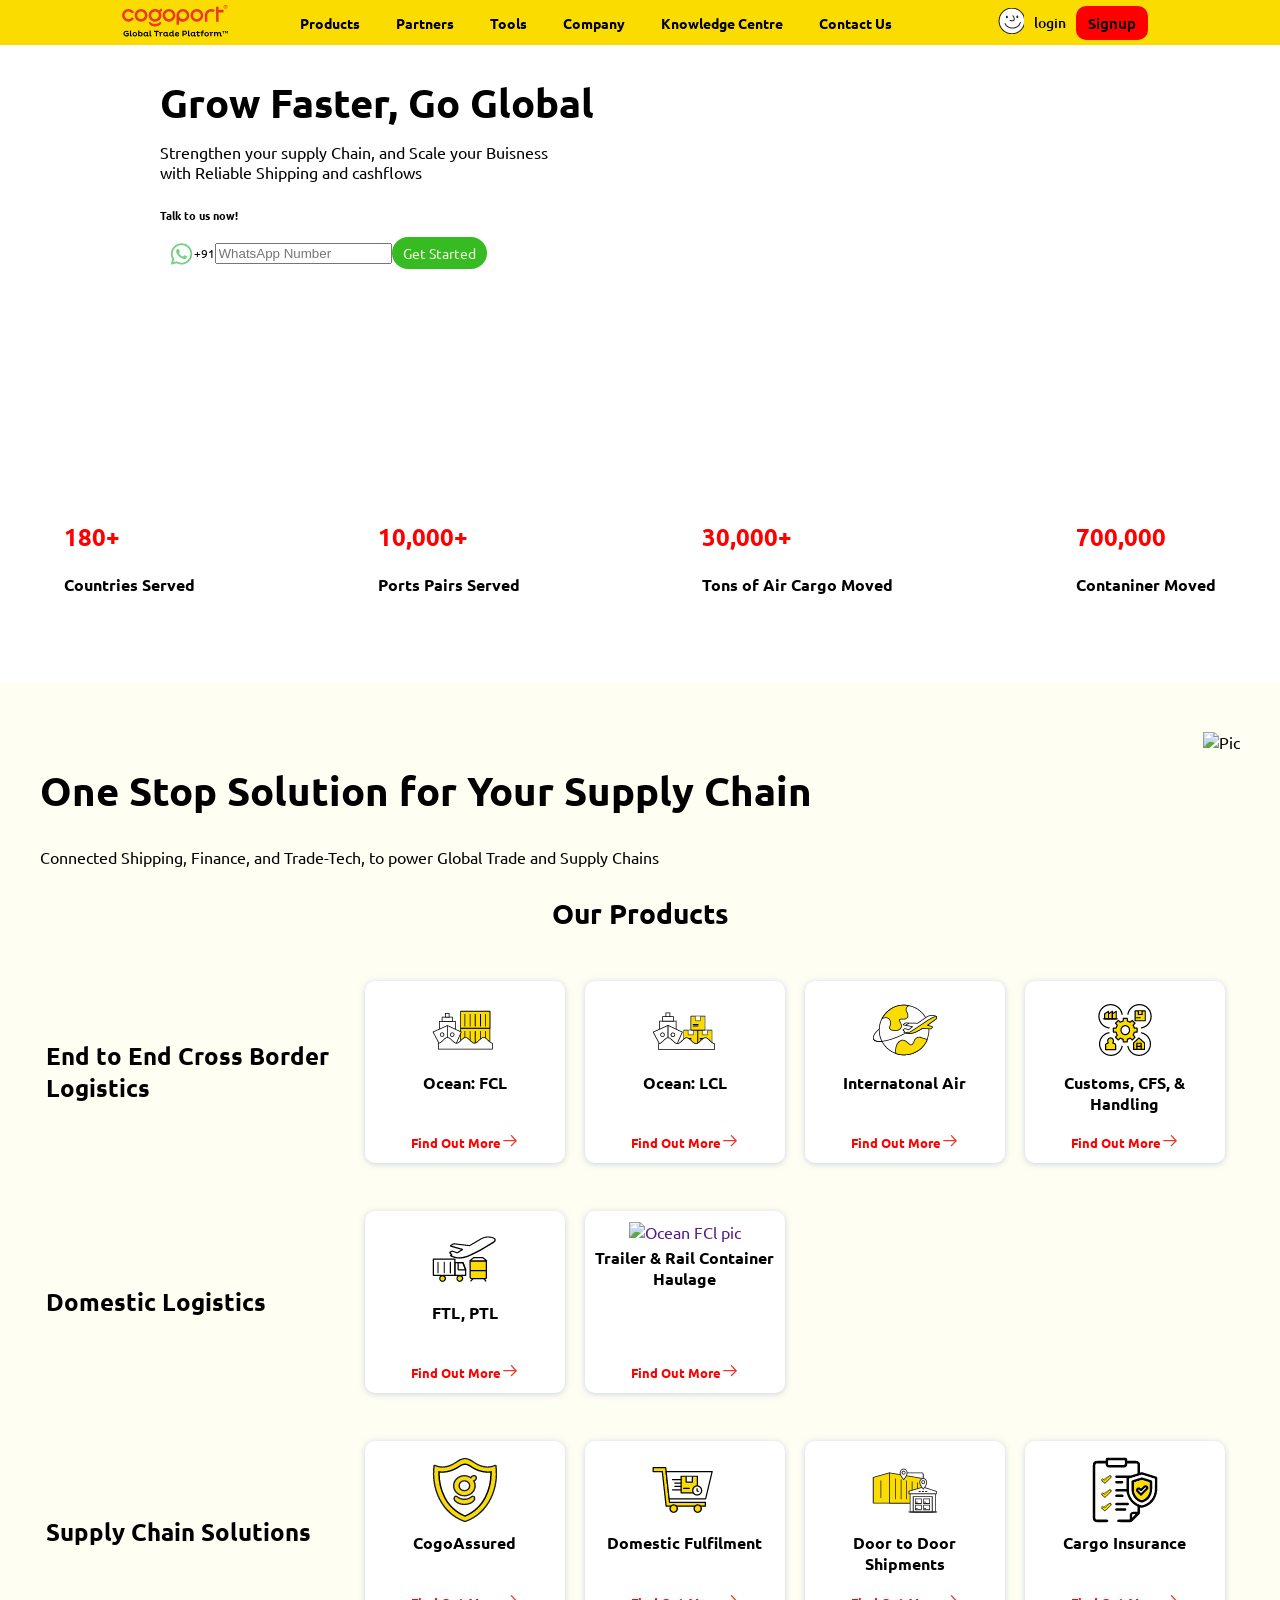
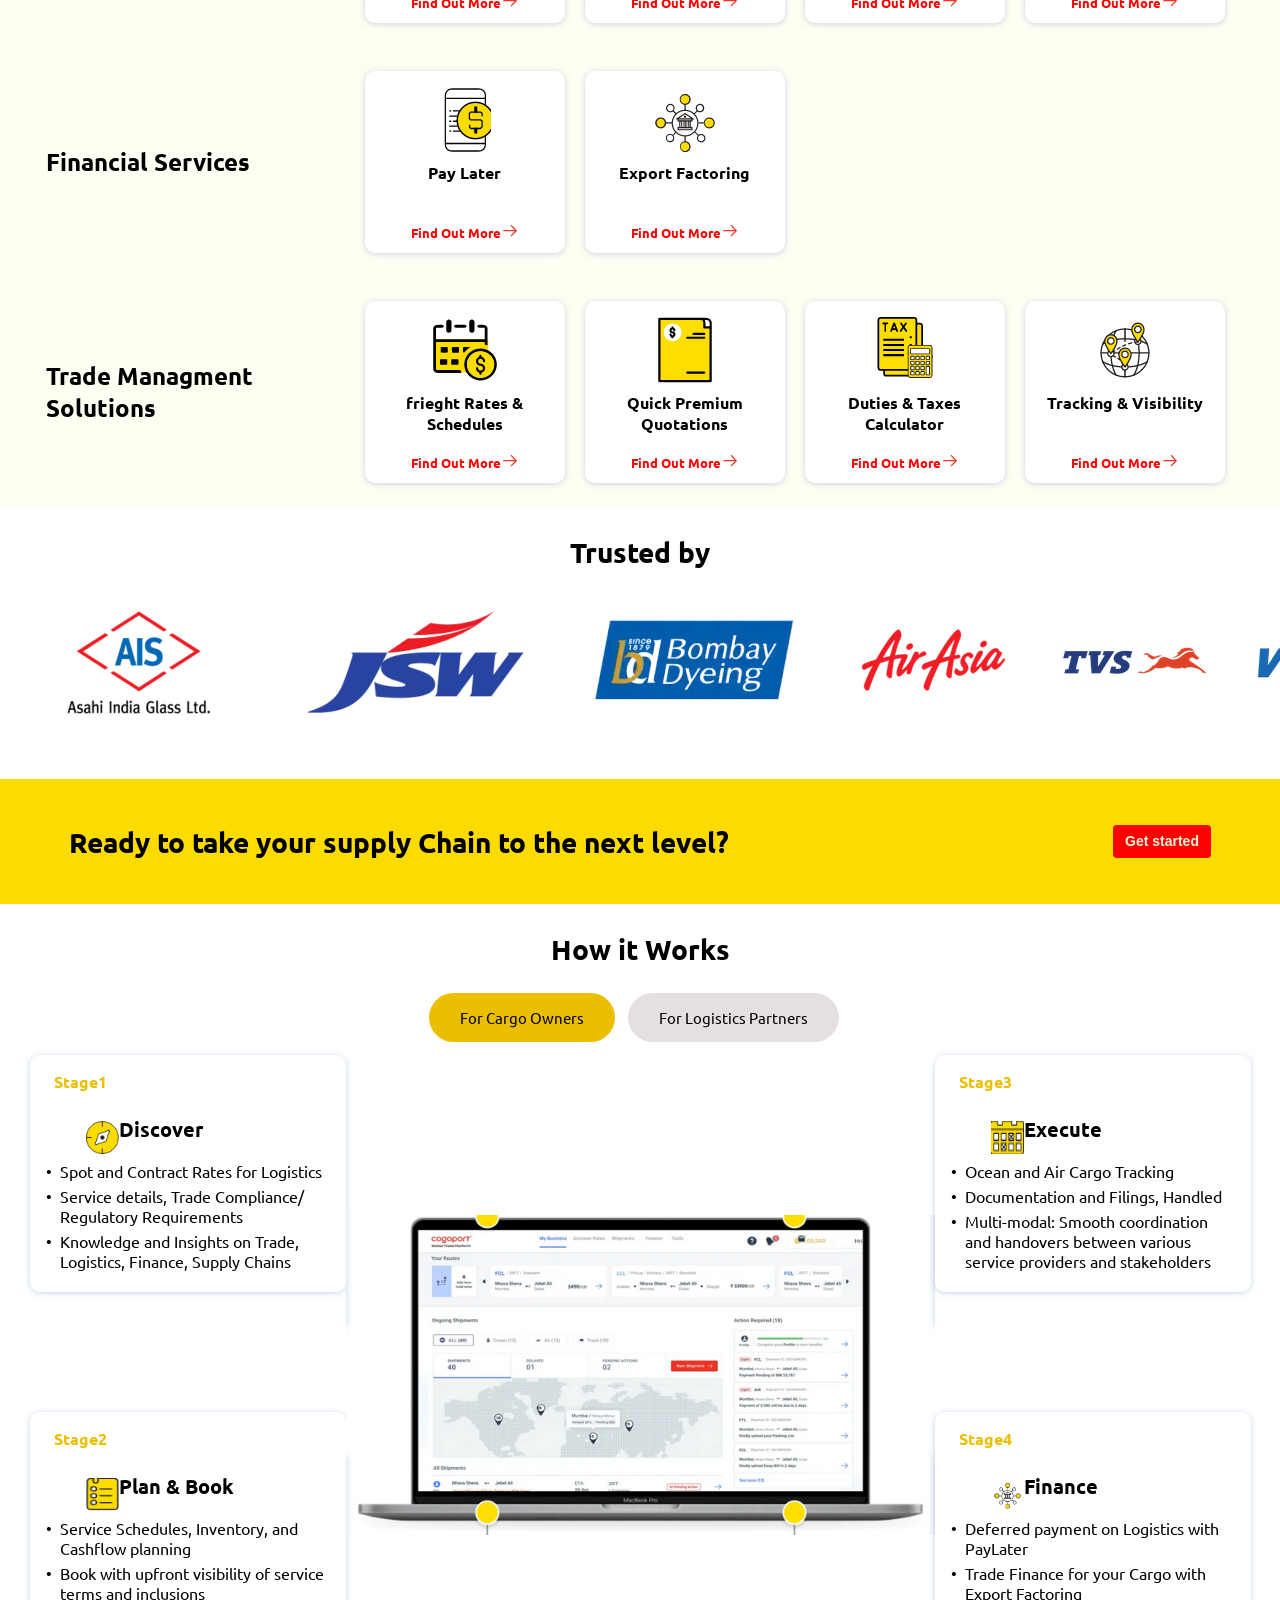
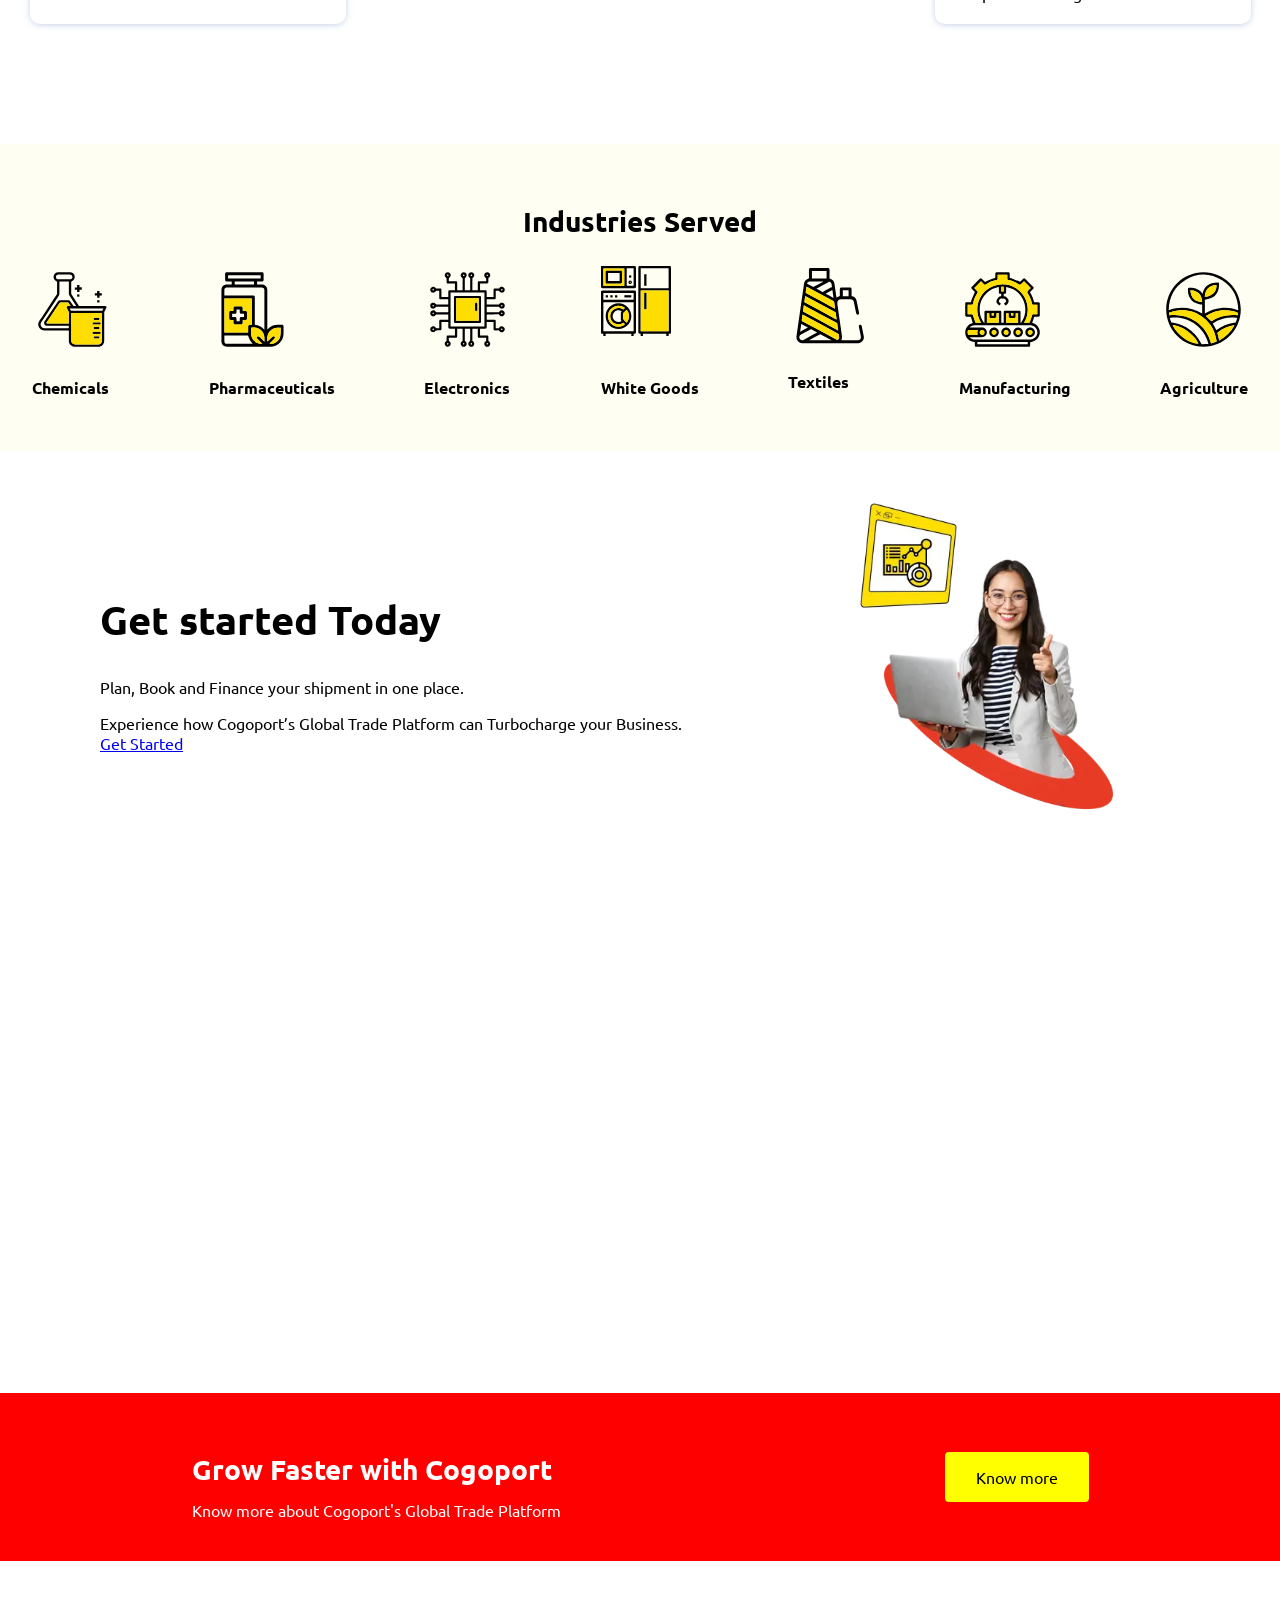
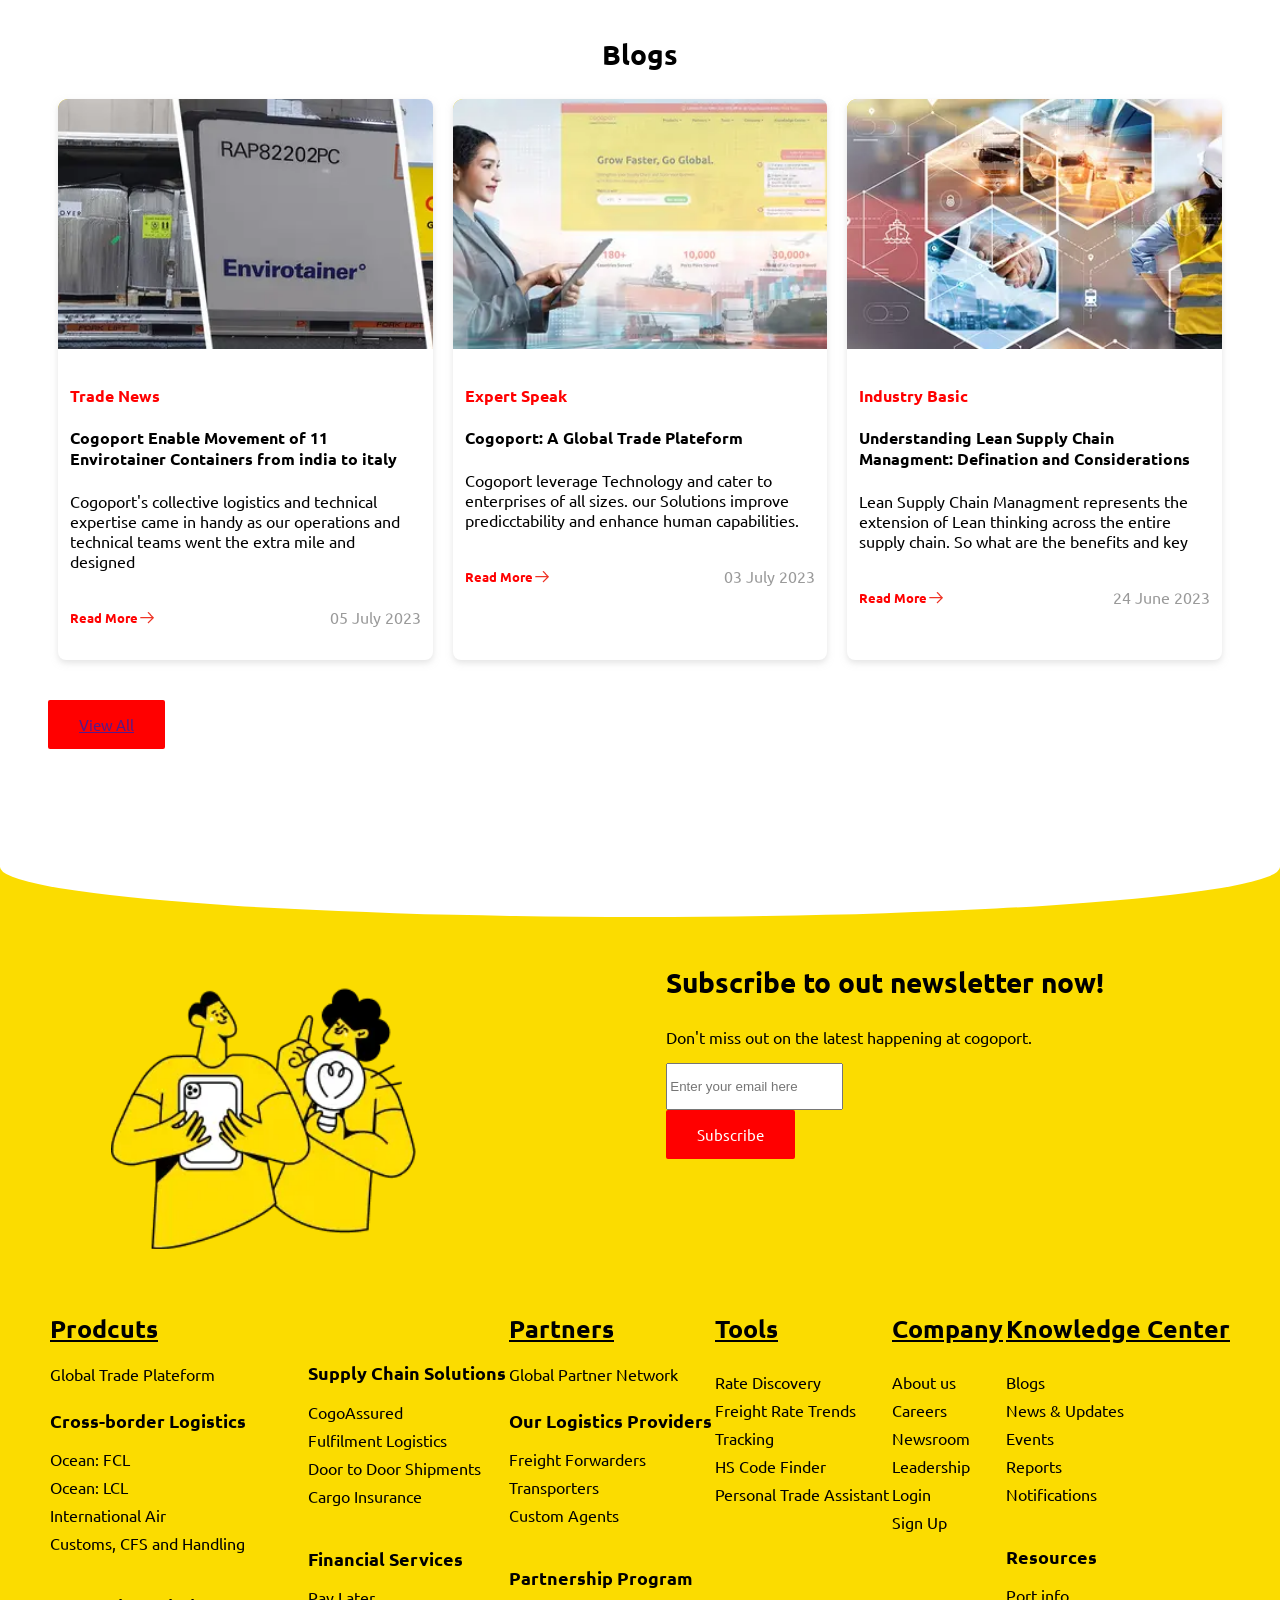
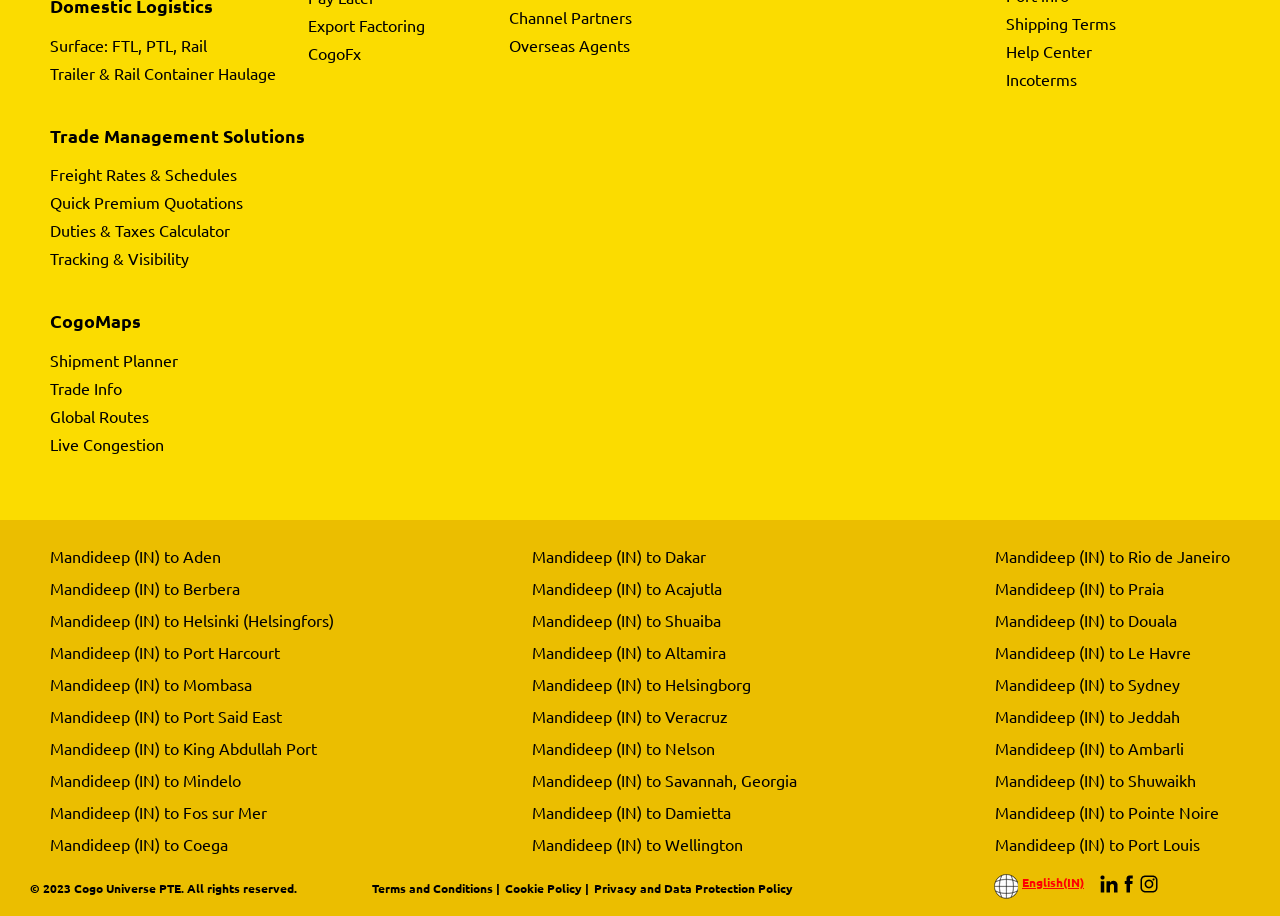
==== index.html @ 34653751 "Update and rename home.html to index.html" ====
<!DOCTYPE html>
<html lang="en">
  <head>
    <meta charset="UTF-8" />
    <meta name="viewport" content="width=device-width, initial-scale=1.0" />
    <title>Cogoport - Book and manage Shipments & Cargo Online</title>
    <link rel="preconnect" href="https://fonts.googleapis.com" />
    <link rel="preconnect" href="https://fonts.gstatic.com" crossorigin />
    <link
      href="https://fonts.googleapis.com/css2?family=PT+Sans:ital,wght@0,400;0,700;1,400;1,700&family=Roboto:ital,wght@0,400;0,500;0,700;0,900;1,700;1,900&family=Ubuntu:wght@400;500;700&display=swap"
      rel="stylesheet"
    />

    <link rel="stylesheet" href="./styles/styles.css" />
    <link rel="stylesheet" href="./styles/navbar.css" />
    <link rel="stylesheet" href="./styles/hero.css" />
    <link rel="stylesheet" href="./styles/trust.css" />
    <link rel="stylesheet" href="./styles/laptop.css" />
    <link rel="stylesheet" href="./styles/products.css" />
    <link rel="stylesheet" href="./styles/footer.css" />
  </head>

  <body>
    <section class="navbar">
      <div class="navcontainer">
        <div class="hamburger">
          <span class="bar"></span>
          <span class="bar"></span>
          <span class="bar"></span>
        </div>
        <div class="navbox1">
          <img src="./assets/images/navbar/cogoLogo.svg" alt="" srcset="" />
        </div>
        <div class="navbox2">
          <ul>
            <li><a href="">Products</a></li>
            <li><a href="">Partners</a></li>
            <li><a href="">Tools</a></li>
            <li><a href="">Company</a></li>
            <li><a href="">Knowledge Centre</a></li>
            <li><a href="">Contact Us</a></li>
          </ul>
        </div>
        <div class="navbox3">
          <ul>
            <li>
              <img src="./assets/images/navbar/emoji.png" alt="" srcset="" />
            </li>
            <li class="login"><a href="">login</a></li>
            <li class="signupbtn"><a href="">Signup</a></li>
          </ul>
        </div>
      </div>
    </section>

    <section class="herosection">
      <div class="herocontainer">
        <div class="herocontainerleft">
          <h1>Grow Faster, Go Global</h1>
          <p>
            Strengthen your supply Chain, and Scale your Buisness <br />
            with Reliable Shipping and cashflows
          </p>
          <h6 style="margin-bottom: 6px">Talk to us now!</h6>
          <form action="/" class="form">
            <div class="formbox">
              <img src="./assets/images/random/whatsapp.png" alt="" srcset="" />
              <p>+91</p>
              <input
                placeholder="WhatsApp Number"
                type="number"
                name="Mobile_number"
              />
              <a class="whatsbtn" href="">Get Started</a>
            </div>
          </form>
        </div>

        <div class="herocontainerright">
          <!-- <video  class="girl-video"  autoplay muted controls loop>
                    <source src="./assets/video/cogoverse_desktop_2_webm.webm" type="video/webm">
                    <source src="movie.ogg" type="video/ogg">
                    Your browser does not support the video tag.
                  </video> -->
          <video
            autoplay="autoplay"
            loop="loop"
            playsinline=""
            poster="https://cdn.cogoport.io/cms-prod/cogo_public/vault/original/final_static_chat_girl_img.png"
            class="girl-video"
          >
            <source
              src="https://cdn.cogoport.io/cms-prod/cogo_public/vault/original/cogoverse_desktop_2_webm.webm"
              type="video/webm"
            />
          </video>
        </div>
      </div>
    </section>

    <section class="numsection">
      <div class="">
        <h1>180+</h1>
        <h4>Countries Served</h4>
      </div>

      <div class="">
        <h1>10,000+</h1>
        <h4>Ports Pairs Served</h4>
      </div>

      <div class="">
        <h1>30,000+</h1>
        <h4>Tons of Air Cargo Moved</h4>
      </div>

      <div class="">
        <h1>700,000</h1>
        <h4>Contaniner Moved</h4>
      </div>
    </section>

    <section class="section1">
      <div class="section1box">
        <h2>One Stop Solution for Your Supply Chain</h2>
        <span
          >Connected Shipping, Finance, and Trade-Tech, to power Global Trade
          and Supply Chains</span
        >
      </div>
      <div class="section1box">
        <img src="./assets/images/worldmap.png" alt="Pic" srcset="" />
      </div>
    </section>

    <section class="products">
      <div class="product1">
        <h3>Our Products</h3>
        <div class="productbox">
          <div class="productboxrow">
            <div class="productboxrowitem">
              <h4>End to End Cross Border Logistics</h4>
            </div>
            <div class="carditem">
              <a href="">
                <div class="card">
                  <img
                    src="./assets/images/card/Ocean FCL.png"
                    alt="Ocean FCl pic"
                    srcset=""
                  />
                  <h4>Ocean: FCL</h4>
                  <h5>
                    Find Out More<span
                      ><img src="./assets/images/random/arrowkey.png" alt="" srcset=""
                    /></span>
                  </h5>
                </div>
              </a>
              <a href="">
                <div class="card">
                  <img
                    src="./assets/images/card/ocean lcl.png"
                    alt="Ocean FCl pic"
                    srcset=""
                  />
                  <h4>Ocean: LCL</h4>
                  <h5>
                    Find Out More<span
                      ><img src="./assets/images/random/arrowkey.png" alt="" srcset=""
                    /></span>
                  </h5>
                </div>
              </a>
              <a href="">
                <div class="card">
                  <img
                    src="./assets/images/card/international air.png"
                    alt="Ocean FCl pic"
                    srcset=""
                  />
                  <h4>Internatonal Air</h4>
                  <h5>
                    Find Out More<span
                      ><img src="./assets/images/random/arrowkey.png" alt="" srcset=""
                    /></span>
                  </h5>
                </div>
              </a>
              <a href="">
                <div class="card">
                  <img
                    src="./assets/images/card/customcfs (2).png"
                    alt="Ocean FCl pic"
                    srcset=""
                  />
                  <h4>Customs, CFS, & Handling</h4>
                  <h5>
                    Find Out More<span
                      ><img src="./assets/images/random/arrowkey.png" alt="" srcset=""
                    /></span>
                  </h5>
                </div>
              </a>
            </div>
          </div>
          <div class="productboxrow">
            <div class="productboxrowitem">
              <h4>Domestic Logistics</h4>
            </div>
            <div class="carditem">
              <a href="">
                <div class="card">
                  <img
                    src="./assets/images/logistic/ftl.png"
                    alt="Ocean FCl pic"
                    srcset=""
                  />
                  <h4>FTL, PTL</h4>
                  <h5>
                    Find Out More<span
                      ><img src="./assets/images/random/arrowkey.png" alt="" srcset=""
                    /></span>
                  </h5>
                </div>
              </a>
              <a href="">
                <div class="card">
                  <img
                    src="./assets/images/DomesticLogistic/trailer.png"
                    alt="Ocean FCl pic"
                    srcset=""
                  />
                  <h4>Trailer & Rail Container Haulage</h4>
                  <h5>
                    Find Out More<span
                      ><img src="./assets/images/random/arrowkey.png" alt="" srcset=""
                    /></span>
                  </h5>
                </div>
              </a>
            </div>
          </div>
          <div class="productboxrow">
            <div class="productboxrowitem">
              <h4>Supply Chain Solutions</h4>
            </div>
            <div class="carditem">
              <a href="">
                <div class="card">
                  <img
                    src="./assets/images/supply chain/cogoass.png"
                    alt="Ocean FCl pic"
                    srcset=""
                  />
                  <h4>CogoAssured</h4>
                  <h5>
                    Find Out More<span
                      ><img src="./assets/images/random/arrowkey.png" alt="" srcset=""
                    /></span>
                  </h5>
                </div>
              </a>
              <a href="">
                <div class="card">
                  <img
                    src="./assets/images/supply chain/domestic.png"
                    alt="Ocean FCl pic"
                    srcset=""
                  />
                  <h4>Domestic Fulfilment</h4>
                  <h5>
                    Find Out More<span
                      ><img src="./assets/images/random/arrowkey.png" alt="" srcset=""
                    /></span>
                  </h5>
                </div>
              </a>
              <a href="">
                <div class="card">
                  <img
                    src="./assets/images/supply chain/door.png"
                    alt="Ocean FCl pic"
                    srcset=""
                  />
                  <h4>Door to Door Shipments</h4>
                  <h5>
                    Find Out More<span
                      ><img src="./assets/images/random/arrowkey.png" alt="" srcset=""
                    /></span>
                  </h5>
                </div>
              </a>
              <a href="">
                <div class="card">
                  <img
                    src="./assets/images/supply chain/cogins.png"
                    alt="Ocean FCl pic"
                    srcset=""
                  />
                  <h4>Cargo Insurance</h4>
                  <h5>
                    Find Out More<span
                      ><img src="./assets/images/random/arrowkey.png" alt="" srcset=""
                    /></span>
                  </h5>
                </div>
              </a>
            </div>
          </div>
          <div class="productboxrow">
            <div class="productboxrowitem">
              <h4>Financial Services</h4>
            </div>
            <div class="carditem">
              <a href="">
                <div class="card">
                  <img
                    src="./assets/images/finacial service/pay later.png"
                    alt="Ocean FCl pic"
                    srcset=""
                  />
                  <h4>Pay Later</h4>
                  <h5>
                    Find Out More<span
                      ><img src="./assets/images/random/arrowkey.png" alt="" srcset=""
                    /></span>
                  </h5>
                </div>
              </a>
              <a href="">
                <div class="card">
                  <img
                    src="./assets/images/finacial service/Export Factoring.png"
                    alt="Ocean FCl pic"
                    srcset=""
                  />
                  <h4>Export Factoring</h4>
                  <h5>
                    Find Out More<span
                      ><img src="./assets/images/random/arrowkey.png" alt="" srcset=""
                    /></span>
                  </h5>
                </div>
              </a>
            </div>
          </div>
          <div class="productboxrow">
            <div class="productboxrowitem">
              <h4>Trade Managment Solutions</h4>
            </div>
            <div class="carditem">
              <a href="">
                <div class="card">
                  <img
                    src="./assets/images/Trade Managment/frieght.png"
                    alt="Ocean FCl pic"
                    srcset=""
                  />
                  <h4>frieght Rates & Schedules</h4>
                  <h5>
                    Find Out More<span
                      ><img src="./assets/images/random/arrowkey.png" alt="" srcset=""
                    /></span>
                  </h5>
                </div>
              </a>
              <a href="">
                <div class="card">
                  <img
                    src="./assets/images/Trade Managment/quick.png"
                    alt="Ocean FCl pic"
                    srcset=""
                  />
                  <h4>Quick Premium Quotations</h4>
                  <h5>
                    Find Out More<span
                      ><img src="./assets/images/random/arrowkey.png" alt="" srcset=""
                    /></span>
                  </h5>
                </div>
              </a>
              <a href="">
                <div class="card">
                  <img
                    src="./assets/images/Trade Managment/duties.png"
                    alt="Ocean FCl pic"
                    srcset=""
                  />
                  <h4>Duties & Taxes Calculator</h4>
                  <h5>
                    Find Out More<span
                      ><img src="./assets/images/random/arrowkey.png" alt="" srcset=""
                    /></span>
                  </h5>
                </div>
              </a>
              <a href="">
                <div class="card">
                  <img
                    src="./assets/images/Trade Managment/tracking.png"
                    alt="Ocean FCl pic"
                    srcset=""
                  />
                  <h4>Tracking & Visibility</h4>
                  <h5>
                    Find Out More<span
                      ><img src="./assets/images/random/arrowkey.png" alt="" srcset=""
                    /></span>
                  </h5>
                </div>
              </a>
            </div>
          </div>
        </div>
      </div>
    </section>

    <section class="trust">
      <h3>Trusted by</h3>
      <div class="trustbox">
        <div class="trustboxitem">
          <div class="trustboxitembox">
            <img
              src="./assets/images/trustedby/ais-logo-1.webp"
              alt="Ais logo"
              srcset=""
            />
            <img
              src="./assets/images/trustedby/jsw-logo-new.webp"
              alt="jsw logo"
              srcset=""
            />
            <img
              src="./assets/images/trustedby/bombay-dyeing-logo-1.webp"
              alt=""
              srcset=""
            />
            <img src="./assets/images/trustedby/Air Asia.png" alt="" srcset="" />
            <img src="./assets/images/trustedby/tvs.png" alt="" srcset="" />
            <img src="./assets/images/trustedby/voltas.png" alt="" srcset="" />
            <img
              src="./assets/images/trustedby/UltraTrach.png"
              alt=""
              srcset=""
            />
            <img
              src="./assets/images/trustedby/bhilosa_logo.webp"
              alt=""
              srcset=""
            />
            <img
              src="./assets/images/trustedby/reliance_logo.webp"
              alt=""
              srcset=""
            />
            <img
              src="./assets/images/trustedby/pidilight_logo.png"
              alt=""
              srcset=""
            />
            <img src="./assets/images/trustedby/vedanta.webp" alt="" srcset="" />
            <img
              src="./assets/images/trustedby/bluestar_logo.png"
              alt=""
              srcset=""
            />
          </div>
        </div>
      </div>
    </section>

    <section class="section2">
      <div class="section2box">
        <h3 class="section2textbox">
          Ready to take your supply Chain to the next level?
        </h3>
        <a href=""><button class="getbtn">Get started</button></a>
      </div>
    </section>

    <section class="section3">
      <div class="section3box">
        <h3>How it Works</h3>
        <div class="section3boxsubhed">
          <div class="section3subbox1">
            <a class="cargobtn" href="">For Cargo Owners</a>
          </div>
          <div class="section3subbox2">
            <a class="logibtn" href="">For Logistics Partners</a>
          </div>
        </div>
        <div class="section3down">
          <div class="section3downbox">
            <div class="section3card">
              <p class="stages">Stage1</p>
              <div class="discover">
                <img src="./assets/images/laptop/discover.png" alt="" />
                <h3>Discover</h3>
              </div>
              <span
                ><div>•</div>
                <p>Spot and Contract Rates for Logistics</p></span
              >
              <span
                ><div>•</div>
                <p>
                  Service details, Trade Compliance/ Regulatory Requirements
                </p></span
              >
              <span
                ><div>•</div>
                <p>
                  Knowledge and Insights on Trade, Logistics, Finance, Supply
                  Chains
                </p></span
              >
            </div>

            <div class="section3card">
              <p class="stages">Stage2</p>
              <div class="discover">
                <img src="./assets/images/laptop/plan.png" alt="" />
                <h3>Plan & Book</h3>
              </div>
              <span
                ><div>•</div>
                <p>Service Schedules, Inventory, and Cashflow planning</p></span
              >
              <span
                ><div>•</div>
                <p>
                  Book with upfront visibility of service terms and inclusions
                </p></span
              >
            </div>
          </div>
          <div id="section3downbox">
            <img
              style="margin-top: 160px; width: 589px; height: 320px"
              src="./assets/images/laptop/laptop.png"
              alt="laptop"
              srcset=""
            />
          </div>
          <div class="section3downbox">
            <div class="section3card">
              <p class="stages">Stage3</p>
              <div class="discover">
                <img src="./assets/images/laptop/Execute.png" alt="" />
                <h3>Execute</h3>
              </div>
              <span
                ><div>•</div>
                <p>Ocean and Air Cargo Tracking</p></span
              >
              <span
                ><div>•</div>
                <p>Documentation and Filings, Handled</p></span
              >
              <span
                ><div>•</div>
                <p>
                  Multi-modal: Smooth coordination and handovers between various
                  service providers and stakeholders
                </p></span
              >
            </div>
            <div class="section3card">
              <p class="stages">Stage4</p>
              <div class="discover">
                <img src="./assets/images/laptop/finance.png" alt="" />
                <h3>Finance</h3>
              </div>
              <span
                ><div>•</div>
                <p>Deferred payment on Logistics with PayLater</p></span
              >
              <span
                ><div>•</div>
                <p>Trade Finance for your Cargo with Export Factoring</p></span
              >
            </div>
          </div>
        </div>
      </div>
    </section>

    <section class="section4">
      <div class="section4box">
        <h3>Industries Served</h3>
        <div class="section4boxitems">
          <div class="section4boxitem">
            <img src="./assets/images/industry/chemical.svg" alt="" srcset="" />
            <h4>Chemicals</h4>
          </div>
          <div class="section4boxitem">
            <img
              src="./assets/images/industry/paracetamol.svg"
              alt=""
              srcset=""
            />
            <h4>Pharmaceuticals</h4>
          </div>
          <div class="section4boxitem">
            <img
              src="./assets/images/industry/electronics.svg"
              alt=""
              srcset=""
            />
            <h4>Electronics</h4>
          </div>
          <div class="section4boxitem">
            <img
              src="./assets/images/industry/whitegoods.svg"
              alt=""
              srcset=""
            />
            <h4 style="margin-top: 38px">White Goods</h4>
          </div>
          <div class="section4boxitem">
            <img src="./assets/images/industry/textiles.svg" alt="" srcset="" />
            <h4>Textiles</h4>
          </div>
          <div class="section4boxitem">
            <img
              src="./assets/images/industry/manufactoring.svg"
              alt=""
              srcset=""
            />
            <h4>Manufacturing</h4>
          </div>
          <div class="section4boxitem">
            <img
              src="./assets/images/industry/agriculture.svg"
              alt=""
              srcset=""
            />
            <h4>Agriculture</h4>
          </div>
        </div>
      </div>
    </section>

    <section class="section5">
      <div class="section5box">
        <div class="section5boxitem1">
          <h2>Get started Today</h2>
          <span>
            <div>
              <p>Plan, Book and Finance your shipment in one place.</p>
              Experience how Cogoport’s Global Trade Platform can Turbocharge
              your Business.
            </div>
          </span>
          <a
            href="https://app.cogoport.com/en-IN/signup"
            target="_blank"
            class="btn"
            rel="noreferrer"
            >Get Started</a
          >
        </div>
        <div class="section5boxite2">
          <img src="./assets/images/random/trade-tech-home-1.webp" alt="" srcset="" />
        </div>
      </div>
    </section>

    <section class="section6 margin">
      <div class="youtubevideo">
        <!-- Hello -->
        <a href="www.youtube.com/watch?v=iPATxlVp5gU">
          <img
            src="./assets/images/utubevideo/play-button-white.png"
            alt=""
            srcset=""
          />
        </a>
      </div>

      <div class="section6box">
        <div class="section6boxitems">
          <div class="section6boxtext" style="color: white">
            <h3 style="text-align: left; margin-bottom: 15px">
              Grow Faster with Cogoport
            </h3>
            <p style="margin-top: 1px; margin-bottom: 11px">
              Know more about Cogoport's Global Trade Platform
            </p>
          </div>
          <div class="section6boxbtn">
            <div class="btnmore"><a href="">Know more</a></div>
          </div>
        </div>
      </div>
    </section>

    <section class="section7">
      <div class="section7box">
        <h3>Blogs</h3>
        <div class="section7boxitems">
          <div class="section7boxcard">
            <div class="section7boxcardimage">
              <img src="./assets/images/blogs/trade.png" alt="" srcset="" />
            </div>
            <div class="section7boxcardinfo">
              <h4 style="color: red">Trade News</h4>
              <h4>
                Cogoport Enable Movement of 11 Envirotainer Containers from
                india to italy
              </h4>
              <p>
                Cogoport's collective logistics and technical expertise came in
                handy as our operations and technical teams went the extra mile
                and designed
              </p>
              <div class="section7cardbelow">
                <div class="section7cardbelowread">
                  <h5 style="color: red">Read More</h5>
                  <img src="./assets/images/random/arrowkey.png" alt="" srcset="" />
                </div>

                <p style="color: #9a9a9a">05 July 2023</p>
              </div>
            </div>
          </div>
          <div class="section7boxcard">
            <div class="section7boxcardimage">
              <img src="./assets/images/blogs/expert.png" alt="" srcset="" />
            </div>
            <div class="section7boxcardinfo">
              <h4 style="color: red">Expert Speak</h4>
              <h4>Cogoport: A Global Trade Plateform</h4>
              <p>
                Cogoport leverage Technology and cater to enterprises of all
                sizes. our Solutions improve predicctability and enhance human
                capabilities.
              </p>
              <div class="section7cardbelow">
                <div class="section7cardbelowread">
                  <h5 style="color: red">Read More</h5>
                  <img src="./assets/images/random/arrowkey.png" alt="" srcset="" />
                </div>

                <p style="color: #9a9a9a">03 July 2023</p>
              </div>
            </div>
          </div>
          <div class="section7boxcard">
            <div class="section7boxcardimage">
              <img src="./assets/images/blogs/industry.png" alt="" srcset="" />
            </div>
            <div class="section7boxcardinfo">
              <h4 style="color: red">Industry Basic</h4>
              <h4>
                Understanding Lean Supply Chain Managment: Defination and
                Considerations
              </h4>
              <p>
                Lean Supply Chain Managment represents the extension of Lean
                thinking across the entire supply chain. So what are the
                benefits and key
              </p>
              <div class="section7cardbelow">
                <div class="section7cardbelowread">
                  <h5 style="color: red">Read More</h5>
                  <img src="./assets/images/random/arrowkey.png" alt="" srcset="" />
                </div>

                <p style="color: #9a9a9a">24 June 2023</p>
              </div>
            </div>
          </div>
        </div>
        <div class="viewbtncentrclass flex">
          <div class="viewbtn"><a href="">View All</a></div>
        </div>
      </div>
    </section>

    <section class="section8">
      <div class="subscribe">
        <div class="subscribeimage">
          <img src="./assets/images/subscribeimage/subs.png" alt="" srcset="" />
        </div>
        <div class="subscribetext">
          <h3>Subscribe to out newsletter now!</h3>
          <p>Don't miss out on the latest happening at cogoport.</p>
          <div class="form">
            <form action="" method="post">
              <input
                type="email"
                style="height: 41px"
                placeholder="Enter your email here"
                required=""
                value=""
              />
            </form>
            <div class="subscribebtn">
              <a href="" target="_blank" rel="noopener noreferrer">Subscribe</a>
            </div>
          </div>
        </div>
      </div>
    </section>

    <section class="footer1">
      <div class="footer1mainbox">
        <div class="footer1box">
          <h2>Prodcuts</h2>
          <a href="">Global Trade Plateform</a>
          <div class="footer1boxrow">
            <h3>Cross-border Logistics</h3>
            <a href="">Ocean: FCL</a>
            <a href="">Ocean: LCL</a>
            <a href="">International Air</a>
            <a href="">Customs, CFS and Handling</a>
          </div>
          <div class="footer1boxrow">
            <h3>Domestic Logistics</h3>
            <a href="">Surface: FTL, PTL, Rail</a>
            <a href="">Trailer & Rail Container Haulage</a>
          </div>
          <div class="footer1boxrow">
            <h3>Trade Management Solutions</h3>
            <a href="">Freight Rates & Schedules</a>
            <a href="">Quick Premium Quotations</a>
            <a href="">Duties & Taxes Calculator</a>
            <a href="">Tracking & Visibility</a>
          </div>
          <div class="footer1boxrow">
            <h3>CogoMaps</h3>
            <a href="">Shipment Planner</a>
            <a href="">Trade Info</a>
            <a href="">Global Routes</a>
            <a href="">Live Congestion</a>
          </div>
        </div>

        <div class="footer1box" style="margin-top: 44px">
          <div class="footer1boxrow">
            <h3>Supply Chain Solutions</h3>
            <a href="">CogoAssured</a>
            <a href="">Fulfilment Logistics</a>
            <a href="">Door to Door Shipments</a>
            <a href="">Cargo Insurance</a>
          </div>
          <div class="footer1boxrow">
            <h3>Financial Services</h3>
            <a href="">Pay Later</a>
            <a href="">Export Factoring</a>
            <a href="">CogoFx</a>
          </div>
        </div>
        <div class="footer1box">
          <h2>Partners</h2>
          <a href="">Global Partner Network</a>
          <div class="footer1boxrow">
            <h3>Our Logistics Providers</h3>
            <a href="">Freight Forwarders</a>
            <a href="">Transporters</a>
            <a href="">Custom Agents</a>
          </div>
          <div class="footer1boxrow">
            <h3>Partnership Program</h3>
            <a href="">Channel Partners</a>
            <a href="">Overseas Agents</a>
          </div>
        </div>
        <div class="footer1box">
          <h2>Tools</h2>

          <div class="footer1boxrow">
            <a href="">Rate Discovery</a>
            <a href="">Freight Rate Trends</a>
            <a href="">Tracking</a>
            <a href="">HS Code Finder</a>
            <a href="">Personal Trade Assistant</a>
          </div>
        </div>
        <div class="footer1box">
          <h2>Company</h2>

          <div class="footer1boxrow">
            <a href="">About us</a>
            <a href="">Careers</a>
            <a href="">Newsroom</a>
            <a href="">Leadership</a>
            <a href="">Login</a>
            <a href="">Sign Up</a>
          </div>
        </div>
        <div class="footer1box">
          <h2>Knowledge Center</h2>

          <div class="footer1boxrow">
            <a href="">Blogs</a>
            <a href="">News & Updates</a>
            <a href="">Events</a>
            <a href="">Reports</a>
            <a href="">Notifications</a>
          </div>
          <div class="footer1boxrow">
            <h3>Resources</h3>
            <a href="">Port info</a>
            <a href="">Shipping Terms</a>
            <a href="">Help Center</a>
            <a href="">Incoterms</a>
          </div>
        </div>
      </div>
    </section>

    <section class="footer2">
      <div class="footer2box">
        <div class="footer2boxitem">
          <a href="">Mandideep (IN) to Aden</a>

          <a href="">Mandideep (IN) to Berbera</a>
          <a href="">Mandideep (IN) to Helsinki (Helsingfors)</a>
          <a href="">Mandideep (IN) to Port Harcourt</a>
          <a href="">Mandideep (IN) to Mombasa</a>
          <a href="">Mandideep (IN) to Port Said East</a>
          <a href="">Mandideep (IN) to King Abdullah Port</a>
          <a href="">Mandideep (IN) to Mindelo</a>
          <a href="">Mandideep (IN) to Fos sur Mer</a>
          <a href="">Mandideep (IN) to Coega</a>
        </div>
        <div class="footer2boxitem">
          <a href="">Mandideep (IN) to Dakar</a>
          <a href="">Mandideep (IN) to Acajutla</a>
          <a href="">Mandideep (IN) to Shuaiba</a>
          <a href="">Mandideep (IN) to Altamira</a>
          <a href="">Mandideep (IN) to Helsingborg</a>
          <a href="">Mandideep (IN) to Veracruz</a>
          <a href="">Mandideep (IN) to Nelson</a>
          <a href="">Mandideep (IN) to Savannah, Georgia</a>
          <a href="">Mandideep (IN) to Damietta</a>
          <a href="">Mandideep (IN) to Wellington</a>
        </div>
        <div class="footer2boxitem">
          <a href="">Mandideep (IN) to Rio de Janeiro</a>
          <a href="">Mandideep (IN) to Praia</a>
          <a href="">Mandideep (IN) to Douala</a>
          <a href="">Mandideep (IN) to Le Havre</a>
          <a href="">Mandideep (IN) to Sydney</a>
          <a href="">Mandideep (IN) to Jeddah</a>
          <a href="">Mandideep (IN) to Ambarli</a>
          <a href="">Mandideep (IN) to Shuwaikh</a>
          <a href="">Mandideep (IN) to Pointe Noire</a>
          <a href="">Mandideep (IN) to Port Louis</a>
        </div>
      </div>
    </section>

    <section class="footer3">
      <div class="footer3box">
        <div class="footer3boxitem">
          <p>© 2023 Cogo Universe PTE. All rights reserved.</p>
          <ul style="margin-left: 35px">
            <li><a href="">Terms and Conditions |</a></li>
            <li><a href="">Cookie Policy |</a></li>
            <li><a href="">Privacy and Data Protection Policy</a></li>
          </ul>
        </div>
        <div class="footer3boxitem flex" style="margin-right: 91px">
          <a style="margin-right: 4px" href=""
            ><img src="./assets/images/footer/Earth.png" alt="" srcset=""
          /></a>
          <a style="margin-right: 15px; color: red" href="">English(IN)</a>
          <a href=""
            ><img src="./assets/images/footer/link.png" alt="" srcset=""
          /></a>
          <a href=""
            ><img src="./assets/images/footer/face.png" alt="" srcset=""
          /></a>
          <a href=""
            ><img src="./assets/images/footer/insta.png" alt="" srcset=""
          /></a>
        </div>
      </div>
    </section>
    <script src="./components/responsive.js"></script>
  </body>
</html>
---- styles/styles.css ----
body {
    margin: 0px;
    padding: 0px;
    font-family: 'Ubuntu', sans-serif;
    width: 100%;
}
:root {
    /* --color-primary: #ee3425;
    --color-primary-1: #ee3425;
    --color-primary-2: #ee3425;
    --color-secondary: #fbdc00;
    --color-secondary-1: #ebbe00;
    --color-secondary-5: #fff;
    --font-color: #434343;
    --font-color-heading: #000;
    --font-color-link: var(--color-primary);
    --font-family: "PT Sans",sans-serif;
    --font-family-heading: "Ubuntu",sans-serif; */
    --font-size-xl: 18px;
    --font-size-lg: 16px;
    --font-size-md: 14px;
    --font-size-sm: 12px;
    --font-size-xs: 10px;
    /* --line-height: 1.5; */
}
.numsection {
    display: flex;
    flex-flow: row wrap;
    align-content: space-between;
    justify-content: space-between;
    padding: 3.5rem 4rem;
}

.numsection h1 {
    color: var(--color-primary);
    color: red;
    font-weight: 900;
    /* font-weight: bold; */
}

.section1 {
    background-color: #FFFEF2;
    margin-top: 10px;
    padding-left: 2.5rem;
    /* margin-right: auto; */
    display: flex;
    /* flex-flow: row wrap; */
    align-content: space-between;
    justify-content: space-between;
    padding-top: 50px;
    /* margin-bottom: 10px; */
    padding-right: 2.5rem;
}

.section1 section1box img {

    height: 359px;
    width: 515px;
}

.section1 section1box h2 {
    margin-top: 107px;
}


.section2 {
    display: flex;
    justify-content: center;
    /* margin: auto; */
    align-items: center;
    background-color: rgb(252, 220, 0);
    height: 7.8rem;
    padding: 0 2rem;
}

.section2box {
    position: relative;
    display: flex;
    justify-content: space-between;
    align-items: center;
}
.section2textbox{
    margin-right: 12rem;
}
.getbtn{
    margin-left: 12rem;
    background-color: red;
    border-radius: 4px;
    border: none;
    padding: .5rem 12px;
    /* align-items: center; */
    text-decoration: none;
    /* display: inline-block; */
    font-size: 14px;
    font-weight: 700;
    line-height: 1.2;
}

a .getbtn{
    color: beige;
    text-decoration: none;
}

.section4 {
    /* display: flex;
    justify-content: center; */
    padding: 1rem;
    margin-bottom: 10px;
    background-color: #fffef3;
}
.section4box{
    margin: 0 auto;
    padding: 1rem;
}

.section4boxitems {
    display: flex;
    justify-content: space-between;
    align-content: space-between;
    flex-direction: row;
    flex-wrap: wrap;
}

.section5 {
    margin-bottom: 3rem;
}
.section5box {
    display: flex;
    align-items: center;
    padding: 1rem 6.25rem !important;
    margin: 0 auto;
}
.section5 btn{
    text-transform: none;
}
.section5boxitem1 {
    flex: 1 1;
}

.section5boxitem1 h2 {
    font-size: 2.5rem;
    line-height: 1.2;
}

.section5boxite2 {
    margin-right: 40px;
}

.section5boxite2 img {
    height: 22.5rem;
    width: 17.5rem;
    display: block;
    object-fit: contain;
    animation-name: move;
    animation-duration: 4s;
    animation-timing-function: ease;
    animation-iteration-count: infinite;
}


@keyframes move {
    0% {
        transform: translateY(0);
    }

    50% {
        transform: translateY(-10px);
    }

    100% {
        transform: translateY(0);
    }
}

.section6 {
    margin-top: 90px;
}

.youtubevideo {
    display: flex;
    justify-content: center;
    align-items: center;
    background-image: url("https://www.cogoport.com/_next/image?url=https%3A%2F%2Fcdn.cogoport.io%2Fcms-prod%2Fcogo_public%2Fvault%2Foriginal%2Fhomepage-video.png&w=3840&q=75");
    height: 450px;
    width: 100%;
}

.section6box {
    background-color: red;
    display: flex;
    justify-content: center;
    height: 168px;
}

.section6boxitems {
    position: relative;
    display: flex;
    justify-content: space-between;
    align-items: center;
    padding: 1rem;
}
.section6boxtext{
    margin-right: 12rem;
}
.section6boxbtn{
    margin-left: 12rem;
}


/* Section 9 */


.section7 {
    padding: 3rem;
    margin: 0 auto;

}
.section7box{
    display: flex;
    flex-direction: column;
}
.section7boxitems{
    display: flex;
}
.section7cardbelowread {
    display: flex;
    align-items: center;
}

.section7boxcardinfo {
    padding: 12px;
}
.section7boxcard{
    width: calc(calc(100% / 3) - 20px);
    margin-right: 10px;
    margin-bottom: 40px;
    margin-left: 10px;
    overflow: hidden;
    text-align: start;
    cursor: pointer;
    border-radius: 8px;
    box-shadow: 0 3px 6px hsla(0,0%,79%,.5);

    display: flex;
    flex-direction: column;
  
}

.section7cardbelow{
    display: flex;
    justify-content: space-between;
    align-items: center;
}

.section8 {
    position: relative;
    display: flex;
    align-items: center;
    justify-content: center;
    padding-top: 120px;
    margin-top: 20px;
    background-color:  #fbdc00;
}
.section8:after {
    position: absolute;
    top: 0;
    width: 100%;
    height: 100px;
    content: " ";
    background-color: #fff;
    border-bottom-right-radius: 100%;
    border-bottom-left-radius: 100%;
}
.subscribe{
    display: flex;
    align-content: space-between;
}
.subscribeimage{
    width: 20%;
    padding: 20px;
    margin: 20px;
    align-items: center;
}

.subscribetext{
    display: block;
    margin-left: 18rem;
    align-items: center;
}

ul li a {
    text-decoration: none;
    color: black;
}

h3 {
    font-size: 28px;
    line-height: 1.2;
    text-align: center;
}

li {
    list-style: none;
    text-decoration: none;

}

/* .video {
    height: 422px;
    width: 584px;
    margin-top: -7px;
} */



h2{
    font-size: 40px;
    line-height: 1.2;
}




.formbox{
    display: flex;
align-items: center;
border-radius: 32px;
padding: 4px 9px;
text-align: center;
text-decoration: none;
/* display: inline-block; */
font-size: 12px;
/* color: beige; */
background-color: white;
}
.whatsbtn{
    background: #36bb22;
border-radius: 29px;
padding: 7px 11px;
text-align: center;
text-decoration: none;
display: inline-block;
font-size: 14px;
color: beige;
pointer-events: visiblestroke;
}



.btnmore{
   
    background: yellow;
    border-radius: 4px;
    padding: 15px 31px;
    text-align: center;
    text-decoration: none;
    display: inline-block;
    font-size: 12px;

   
}

.btnmore a{
    color: #000;
    text-decoration: none;
    font-size: 16px;
}

.viewbtn{
    background-color: red;
    border-radius: 2px;

    padding: 15px 31px;
    text-align: center;
    
    display: inline-block;
    font-size: 15px;
    margin-left: auto;
    margin-right: auto;
    
}
.subscribebtn  .viewbtn a{
    color: white;
    text-decoration: none;
}

.subscribebtn{
    background-color: red;
    border-radius: 2px;

    padding: 15px 31px;
    text-align: center;
    
    display: inline-block;
    font-size: 15px;
   
}

.subscribebtn a{
    color: white;
    text-decoration: none;
}
---- styles/navbar.css ----
.navbar{
    height: 45px;
    width: 100%;
    top: 0;
    position: sticky;
    z-index: 345;
    background: #fbdc00;
    display: flex;
    align-items: center;
    font-size: 14px;
    justify-content: center;
}
.navbar.scrolled{
    height: 45px;
    width: 100%;
    top: 0;
    position: sticky;
    z-index: 345;
    background: white;
    display: flex;
    align-items: center;
    font-size: 14px;
    justify-content: center;
}
.navcontainer {
    z-index: 9999;
    display: flex;
    align-items: center;
    justify-content: space-evenly;
    width: 100%;
    font-size: 14px;
    font-family: Ubuntu;
    font-weight: 500;
    margin: 10px 0;
    max-width: 1100px;
    @media screen and (max-width: 960px){
        justify-content: left;
        .hamburger{
            margin: 0 24px;
        }
    }
}

.navbox2 ul {
    justify-content: space-around;
    display: flex;
    align-items: center;
    font-weight: bolder;
    text-align: center;
    white-space: nowrap;
    
}

.hamburger {
    display: none;
}

.bar {
    display: flex;
    width: 25px;
    height: 3px;
    margin: 5px 0;
    -webkit-transition: all 0.3s ease-in-out;
    transition: all 0.3s ease-in-out;
    background-color: #101010;
}
@media screen and (max-width: 960px) {
    .navbox2,.navbox3{
        display: none;
    }
    .hamburger {
        display: block;
        cursor: pointer;
    }
}




.navcontainer .navbox2 ul li {
    /* margin: 0px, 6px; */
    /* background-color: red; */
    margin-right: 2.25rem;
}

.navcontainer .navbox2 ul li .login {
    padding-top: 1px;
}

.navcontainer .navbox2 ul li a {
    color: #000;
    text-decoration: none;
}
.navbox2 ul li a:hover{
    color: red;
}



.navcontainer .navbox3 ul {
    display: flex;
    margin-right: 12px;
    align-items: center;
    justify-content: center;
}

.navcontainer .navbox3 ul li {
    margin: 0px 5px;
}

.signupbtn {
    background-color: red;
    border-radius: 10px;
    padding: 7px 12px;
    text-align: center;
    text-decoration: none;
    display: inline-block;
    font-size: 15px;
    color: beige;
}
---- styles/hero.css ----
.herosection {

    background: url(https://cdn.cogoport.io/cms-prod/cogo_public/vault/original/home-banner-background-1.webp);
    background-color: var(--color-secondary);
    background-repeat: no-repeat;
    background-position: bottom;
    background-size: 100%;

    display: flex;
    justify-content: center;
    z-index: -12;
    height: 25rem;
}

.herocontainer {

    display: flex;
    justify-items: left;
    justify-content: space-between;
    z-index: 1;

}


.herosection .herocontainer .herocontainerleft {
    padding-left: 4.25rem;
}

.herosection .herocontainer .herocontainerleft h1 {
    font-weight: 700;
    /* margin-top: 76px; */
    font-size: 40px;
    line-height: 1.2;
    color: #000;
    margin-bottom: 2px;
}

.herocontainerleft .form{
    display: flex;
    align-items: center;
}
.girl-video{
    display: flex;
    flex: 1 1;
    width: 37.188rem;
    height: 25rem;

}
---- styles/trust.css ----
.trust {
    margin-bottom: 50px;
}

.trust h3 {
    text-align: center;
    font-size: 28px;
    line-height: 1.2;
    color: #000;
}

.trustbox {
    position: relative;
    width: 100vw;
    max-width: 100%;
    height: 132px;
    overflow-x: hidden;
}
.trustboxitem {
    display: flex;
    animation: trustanime 32s linear infinite;
    animation-name: trustanime;
    animation-duration: 32s;
    animation-timing-function: linear;
    animation-delay: 0s;
    animation-iteration-count: infinite;
    animation-direction: normal;
    animation-fill-mode: none;
    animation-play-state: running;
}
.trustboxitembox {
    display: flex;
    flex-shrink: 0;
    gap: .1rem;
    align-items: center;
    justify-content: space-around;
    min-width: 100%;
}

@keyframes trustanime {
    0% {
        transform: translateX(0);
    }

    100% {
        transform: translateX(-190%);
    }
}

.trustboxitembox img {
    margin-left: 10px;
    margin-right: 10px;
}
---- styles/laptop.css ----
.section3 { 
    display: flex;
    justify-content: center;
    width: 100%;
}

.section3box {
    margin: 0;
}

.section3boxsubhed {
    display: flex;
    justify-content: center;
}

.section3subbox a {
    margin-right: 51px;
    text-decoration: none;
    color: black;
}

.section3down {
    display: flex;
    /* margin-top: 10px; */
    position: relative;
    padding-top: 0.8rem;
}

.discover {
    display: flex;
    margin-bottom: 0px;
}

.section3downbox {
    display: flex;
    flex-direction: column;
}
.section3card {
    width: 17.75rem;
    padding: 1rem;
    border-radius: 10px;
    box-shadow: 0 1px 6px rgba(169, 188, 218, .65);
    margin-bottom: 7.5rem;
}
.section3card .stages{
    font-weight: 600;
    color: #ebbe00;
    /* margin-left: 42px; */
    margin-bottom: 0px;
}
.section3card span{
   display: flex;
}
.section3card p{
    padding-bottom: 5px;
    padding-left: 8px;
    margin: 0;
 }
.discover img {
    width: 33px;
    height: 33px;
    margin-top: 24px;
    margin-left: 40px;

}

.discover h3 {
    font-size: 20px;
}


.section3subbox1 {
    background-color: #ebbe00;
    border-radius: 41px;
    padding: 15px 31px;
    text-align: center;
    text-decoration: none;
    display: inline-block;
    font-size: 15px;
    color: beige;
    margin-right: 13px;
}

.section3subbox2 {
    background: #e5dfdf;
    border-radius: 41px;
    padding: 15px 31px;
    text-align: center;
    text-decoration: none;
    display: inline-block;
    font-size: 15px;
    color: beige;
    margin-right: 13px;
}

.section3subbox1  a {
    color: black;
    text-decoration: none;
}
.section3subbox2 a{
    color: #000 !important;
    text-decoration: none;
}
---- styles/products.css ----
.products {
    background-color: #FFFEF2;
    display: flex;
    justify-content: center;
}
.products h3 {
    text-align: center;
}
.products .product1 {
    margin-top: 1px;
}

.productbox {
    display: flex;
    flex-direction: column;
}

.productbox .productboxrow {
    display: flex;
    align-items: center;
    margin: 14px 0;
}
.productbox .productboxrowitem h4{
    font-size: 24px;
    font-weight: 700;
}



.productboxrowitem h4 {
    width: 300px;
    margin-right: 9px;
    font-size: 24px;
    color: #000;
}

.productboxrow .carditem {
    display: flex;
    flex-wrap: wrap;
    justify-content: center;
}

.productboxrow .carditem .card {
    position: relative;
    display: flex;
    flex-direction: column;
    align-items: center;
    width: 184px;
    height: 160px;
    padding: 10px 7px;
    margin: 10px;
    background: #fff;
    border: 1.5px solid transparent;
    border-radius: 10px;
    box-shadow: 0 1px 6px rgba(169, 188, 218, .65);
}

.card h4 {
    margin-top: 6px;
    margin-bottom: 5px;
    font-size: 16px;
    line-height: 1.3em;
    text-align: center;
    color: #000;
}

.card h5 {
    margin-top: 20px;
    position: absolute;
    bottom: 0;
    display: flex;
    align-items: center;
    margin: 10px;
    font-weight: 700;
    color: red;

}

.carditem a {
    text-decoration: none;
}
---- styles/footer.css ----
.footer1mainbox {
    display: flex;
    justify-content: space-between;
    padding: 0 50px 50px 50px;
    background: #fbdc00;
}

.footer1box {
    display: flex;
    flex-direction: column;
    align-items: flex-start;

}

.footer1box h2 {
    font-size: 25px;
    text-decoration: underline;
}

.footer1box a {
    text-decoration: none;
    color: black;
}

.footer1boxrow {
    display: flex;
    flex-direction: column;
    margin: 8px 0;
}

.footer1boxrow a {
    color: black;
    text-decoration: none;
    margin-bottom: 8px;
}
.footer1boxrow a:hover{
    text-decoration: underline;
}

.footer1boxrow h3 {
    font-size: 18px;
    text-align: left;
}

.footer2box {
    display: flex;
    justify-content: space-between;
    padding: 20px 50px 0;
    background-color: #ebbe00;
}

.footer2boxitem {
    display: flex;
    flex-direction: column;
    max-width: 400px;
}
.footer2boxitem a{
    width: fit-content;
    text-decoration: none;
    line-height: 2rem;
    color: #000;
}
.footer2boxitem  a:hover{
    color: red;
    text-decoration: underline;
}
.footer {
    display: flex;
}
.footer3box{
    display: flex;
    align-items: center;
    justify-content: space-between;
    padding: 8px 30px;
    background: #ebbe00;
    font-size: 12px;
}
.footer3box{
    font-weight: 700;
}
.footer3boxitem{
    display: flex;
}
.footer3boxitem ul{
    display: flex;
}
.footer3boxitem ul li{
    margin-right: 5px;
    font-weight: 700;
}
.footer3boxitem ul li a:hover{
    text-decoration: underline;
}
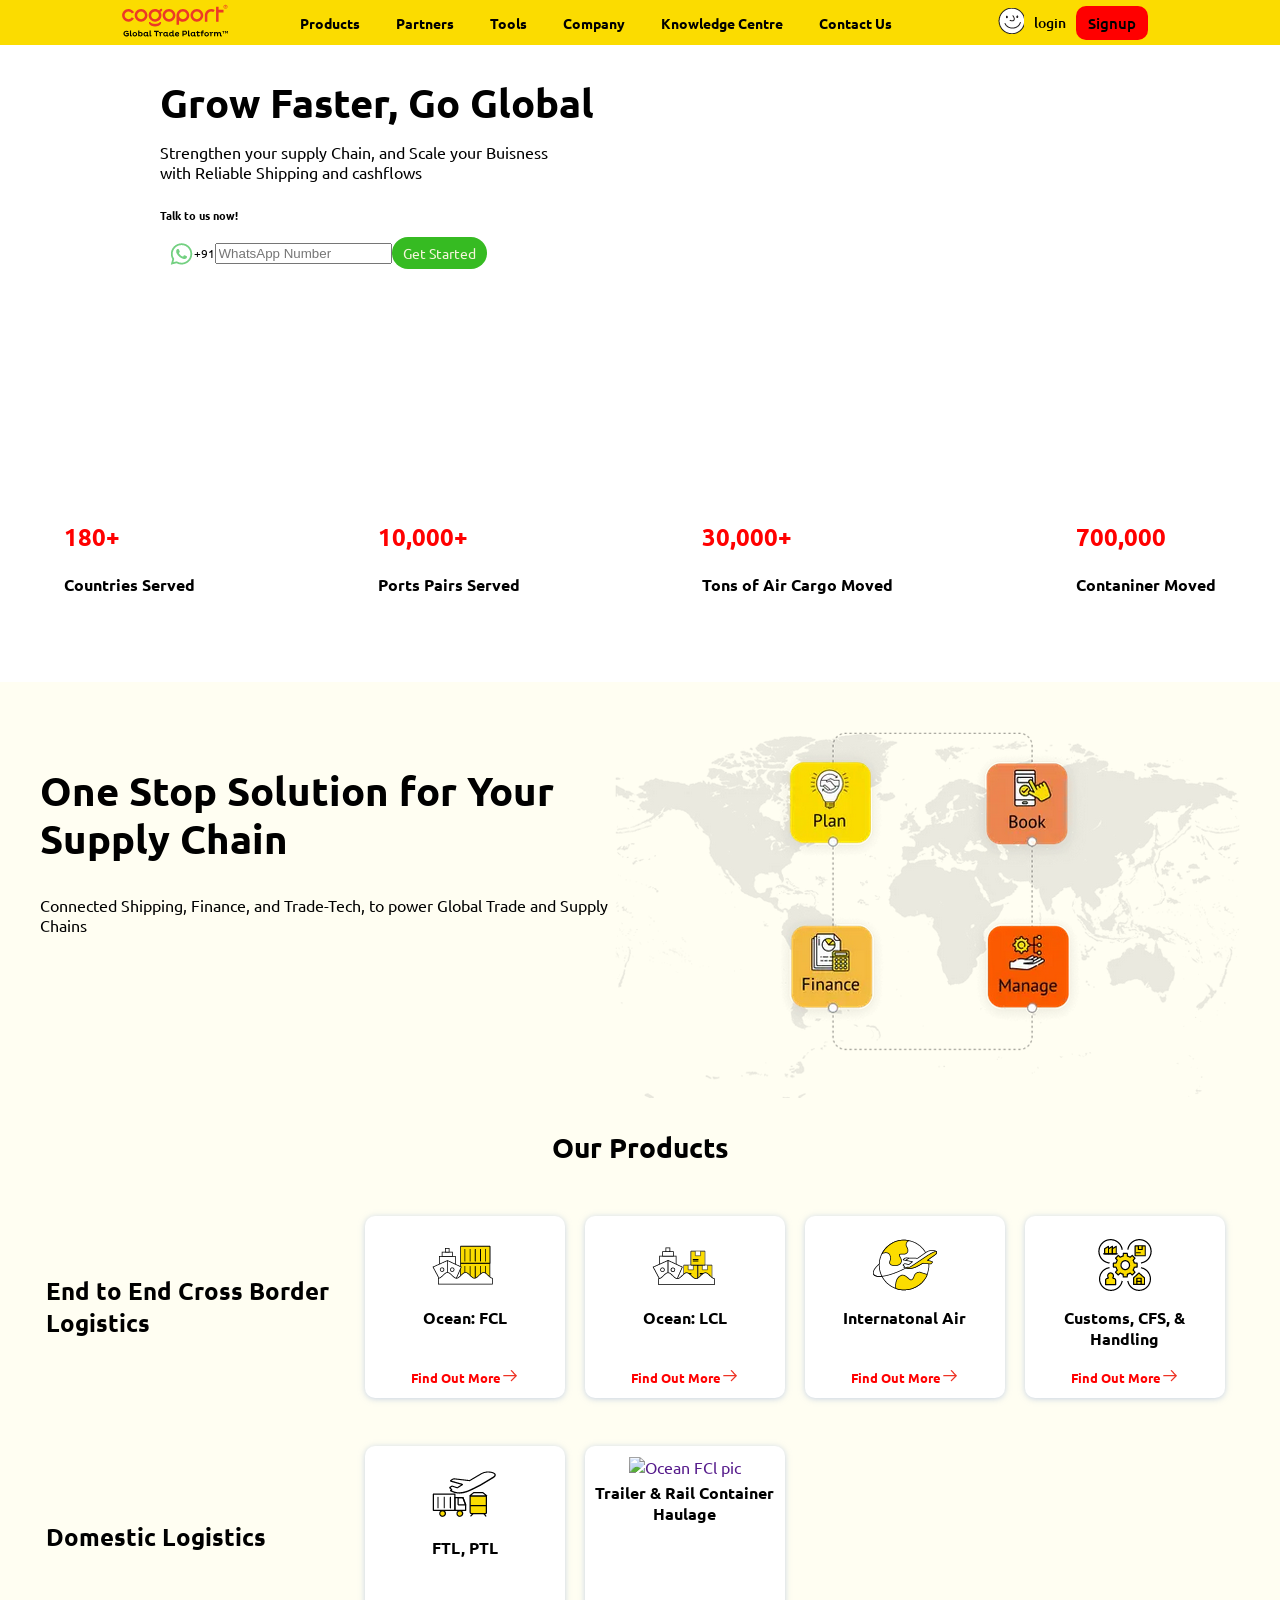
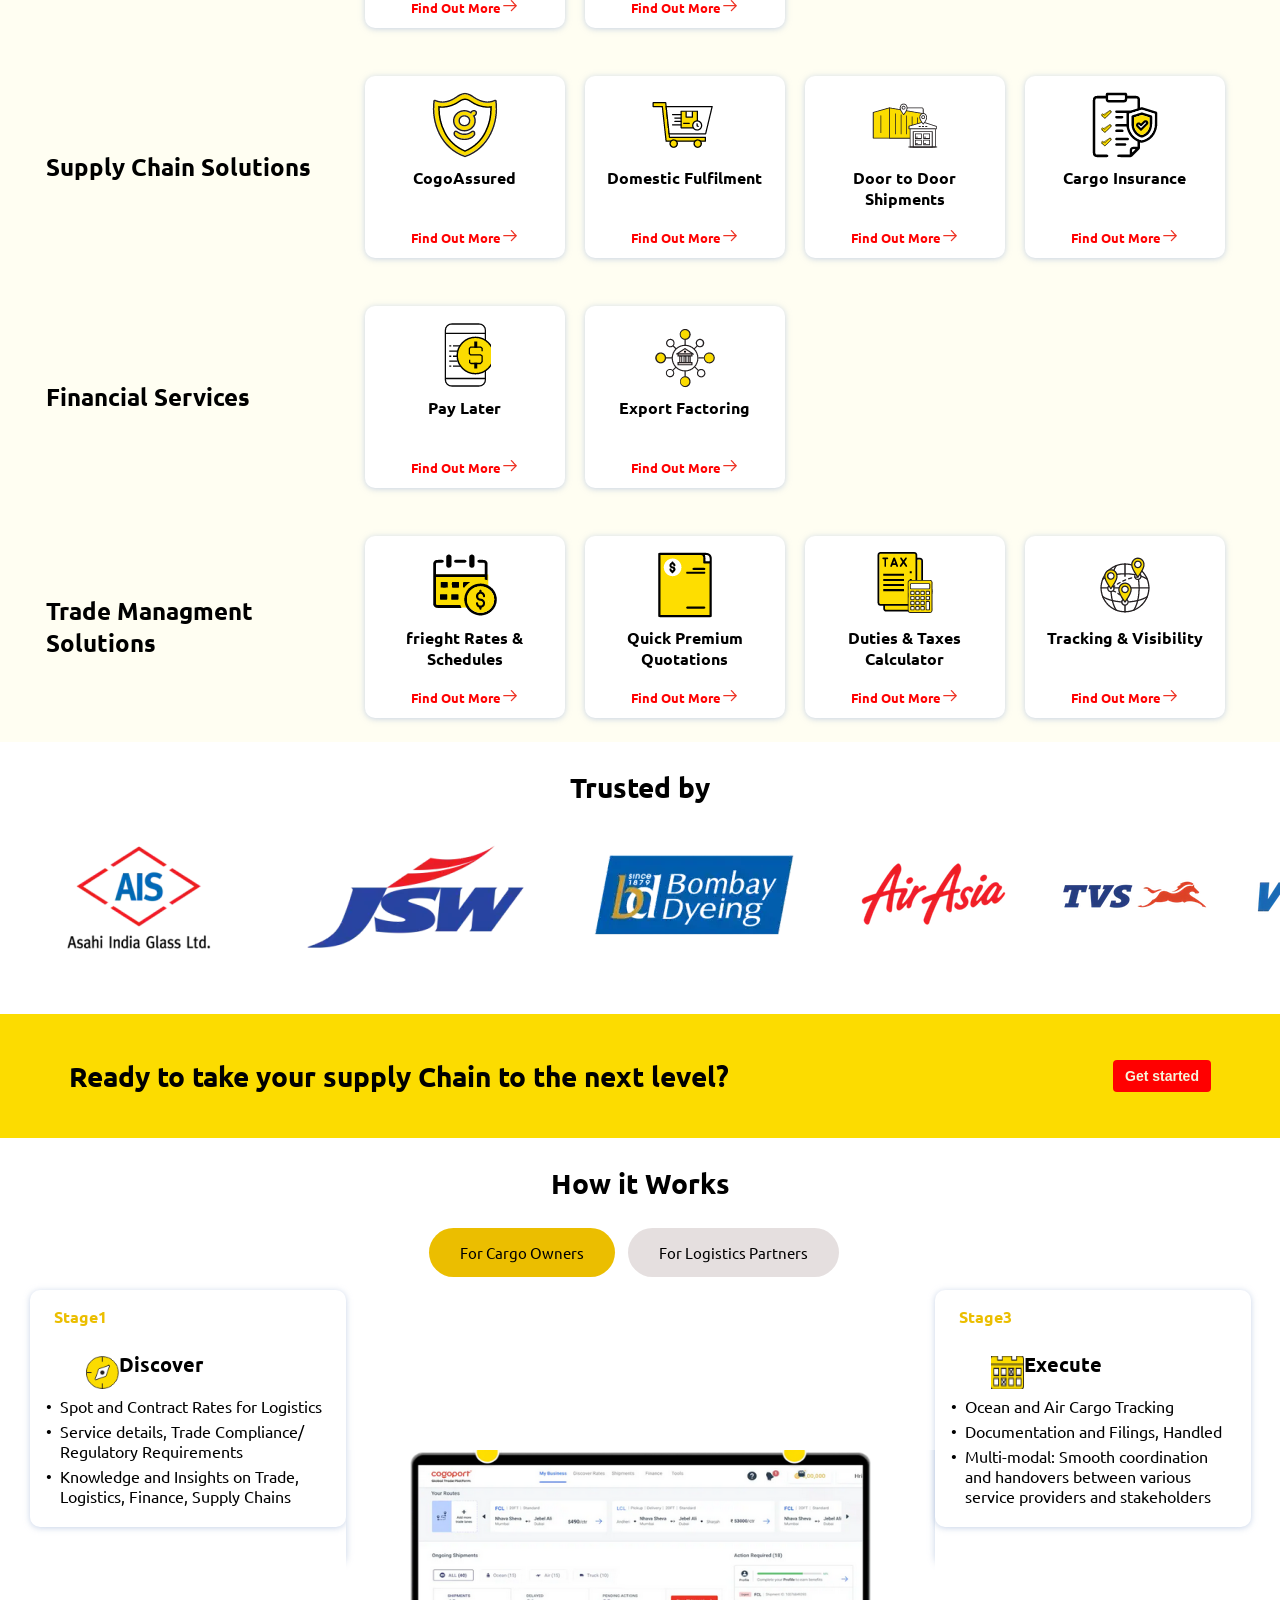
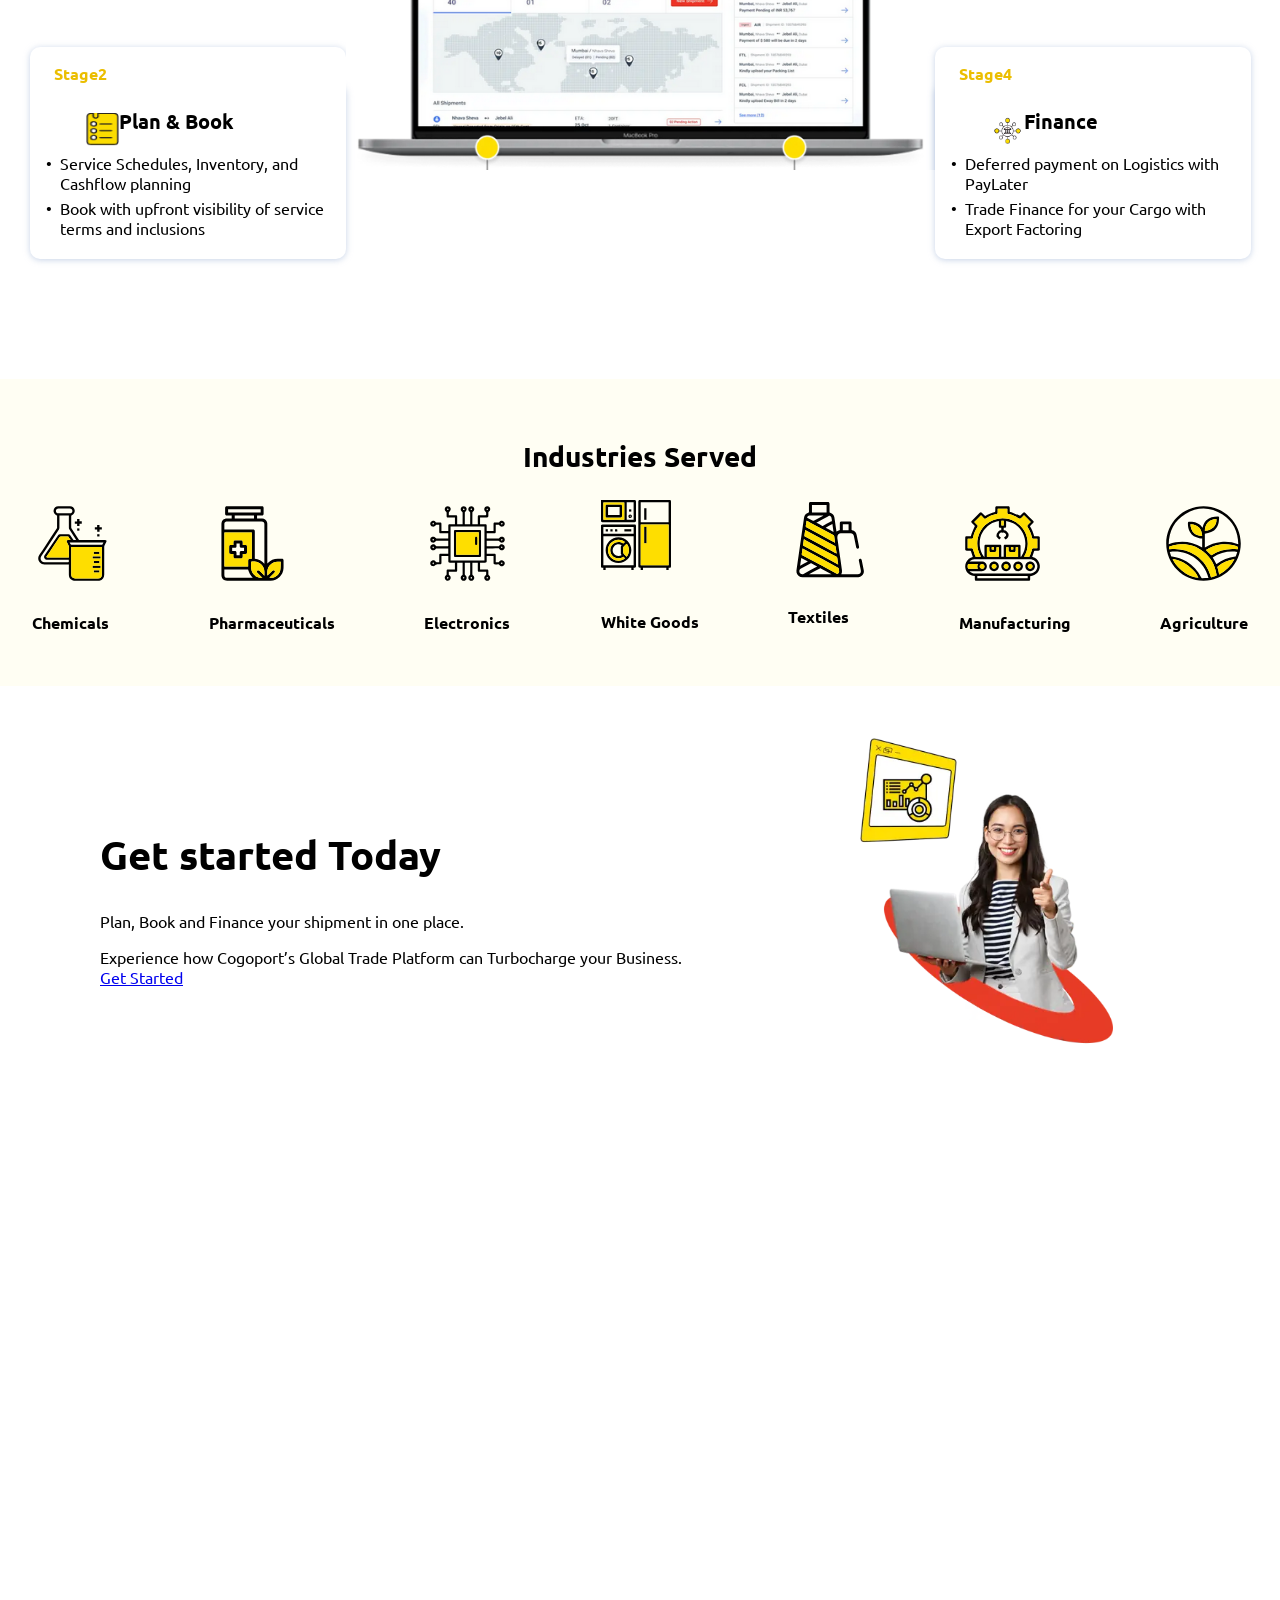
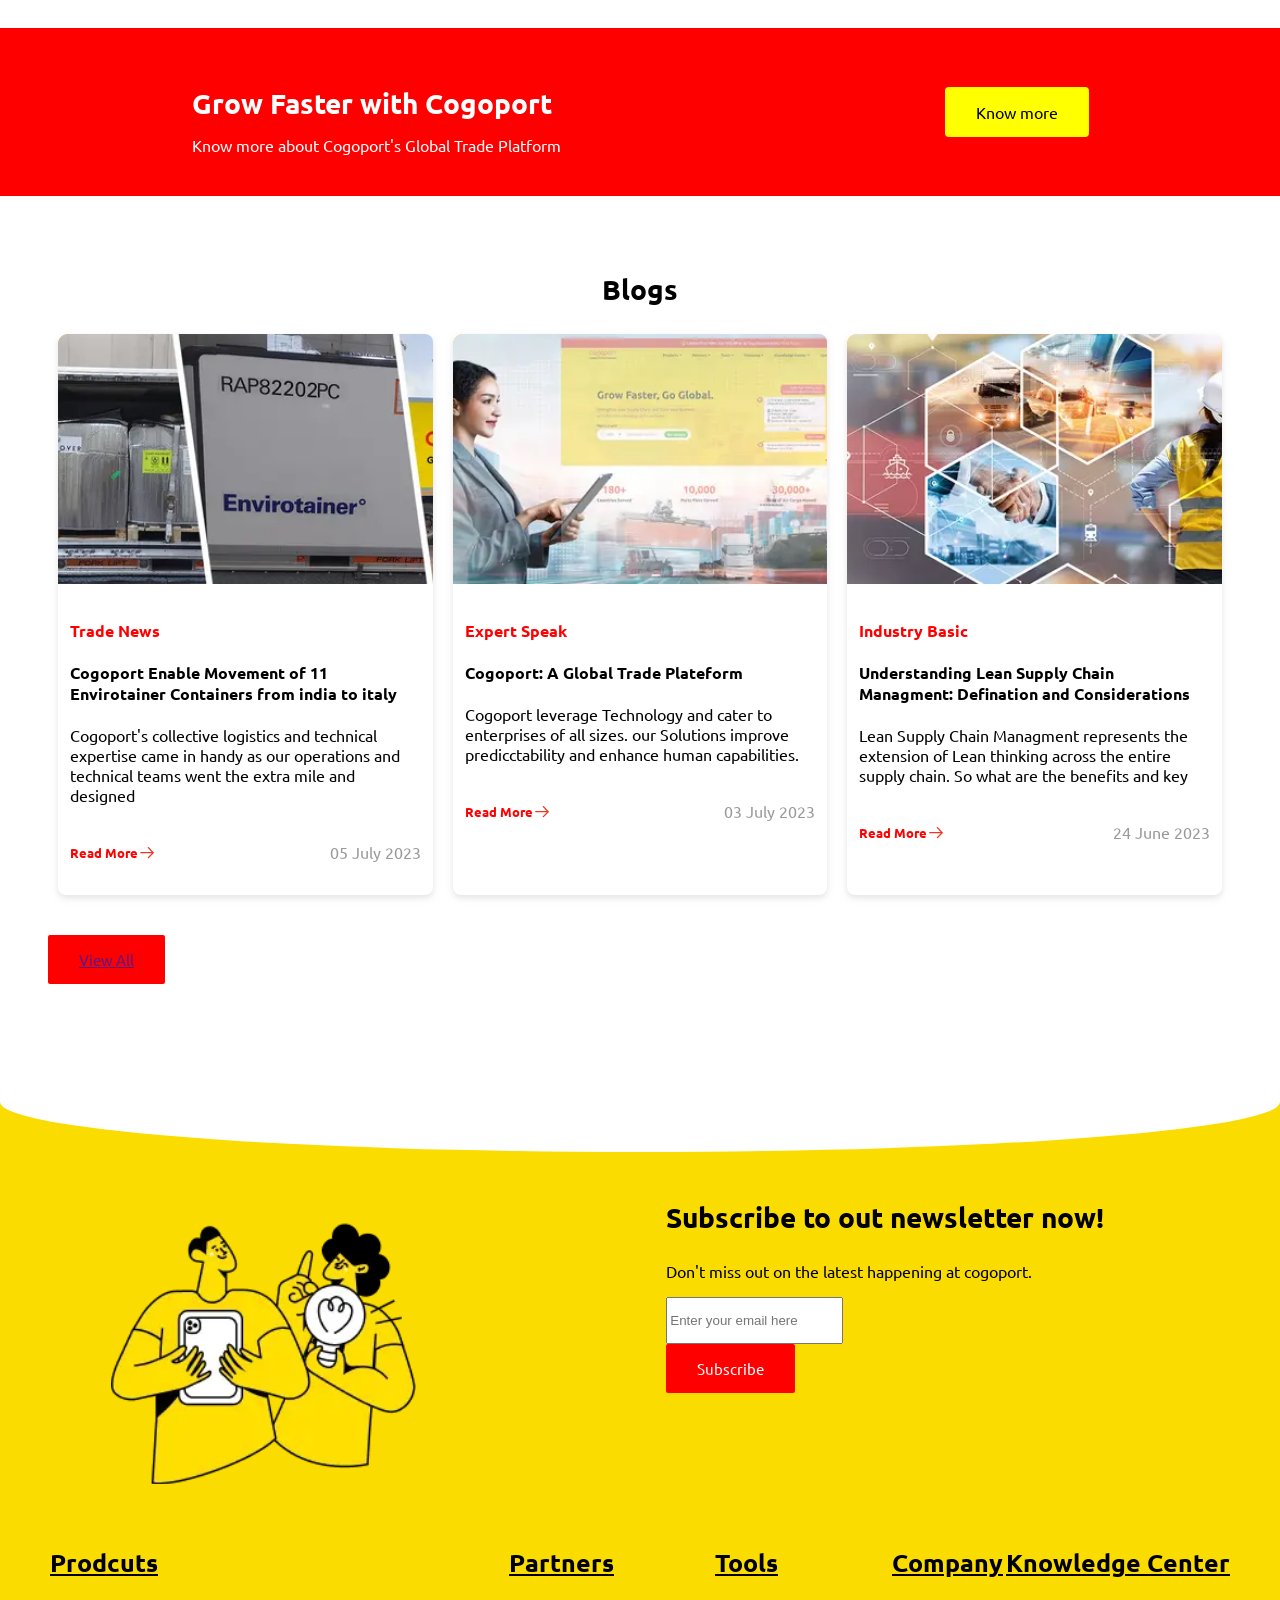
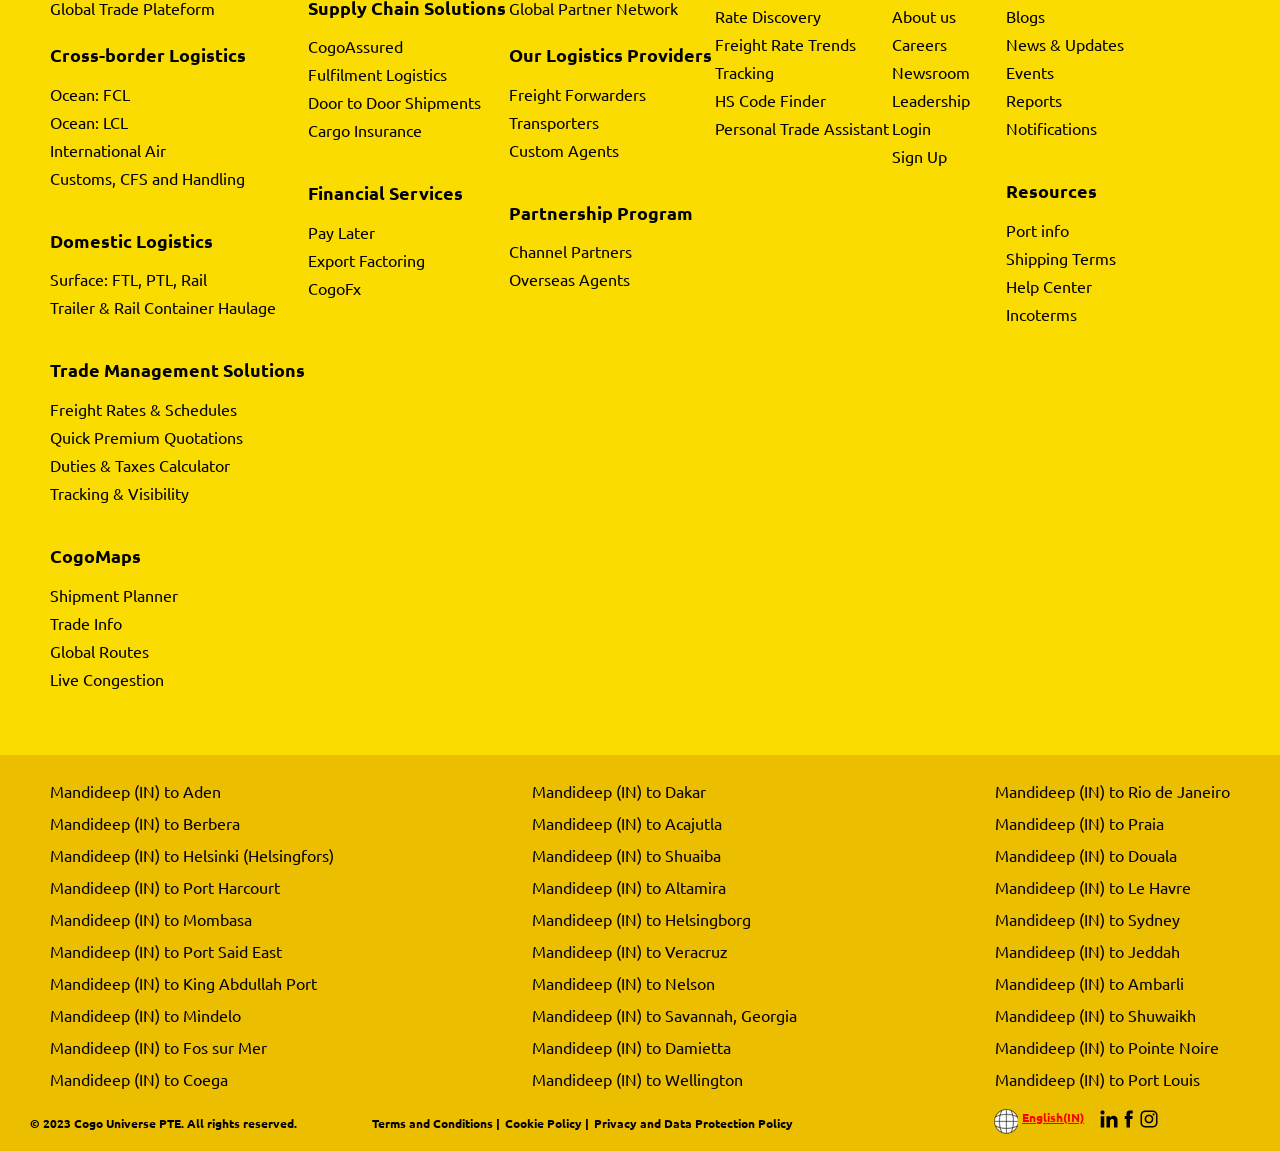
==== commit 4f2b5829: "Update index.html" ====
--- a/index.html
+++ b/index.html
@@ -129,7 +129,7 @@
         >
       </div>
       <div class="section1box">
-        <img src="./assets/images/worldmap.png" alt="Pic" srcset="" />
+        <img src="./assets/images/random/worldmap.png" alt="Pic" srcset="" />
       </div>
     </section>
 
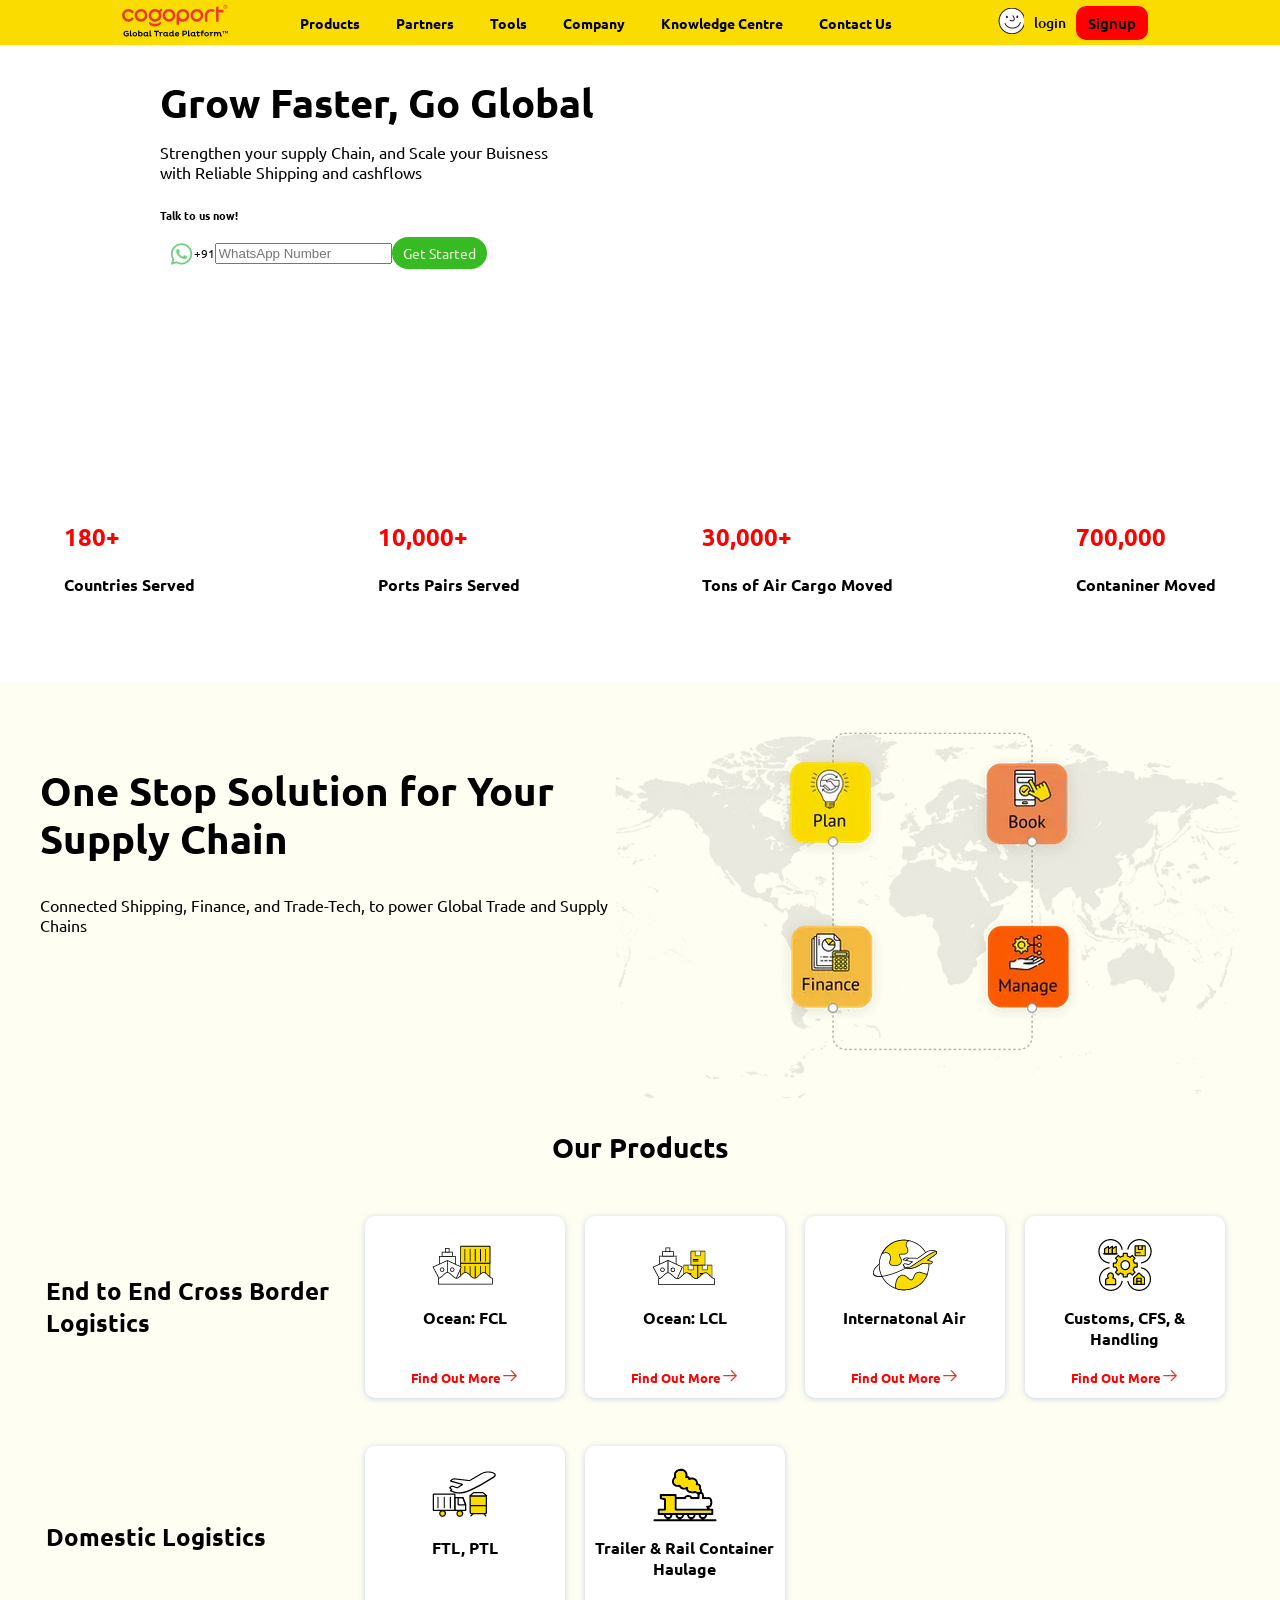
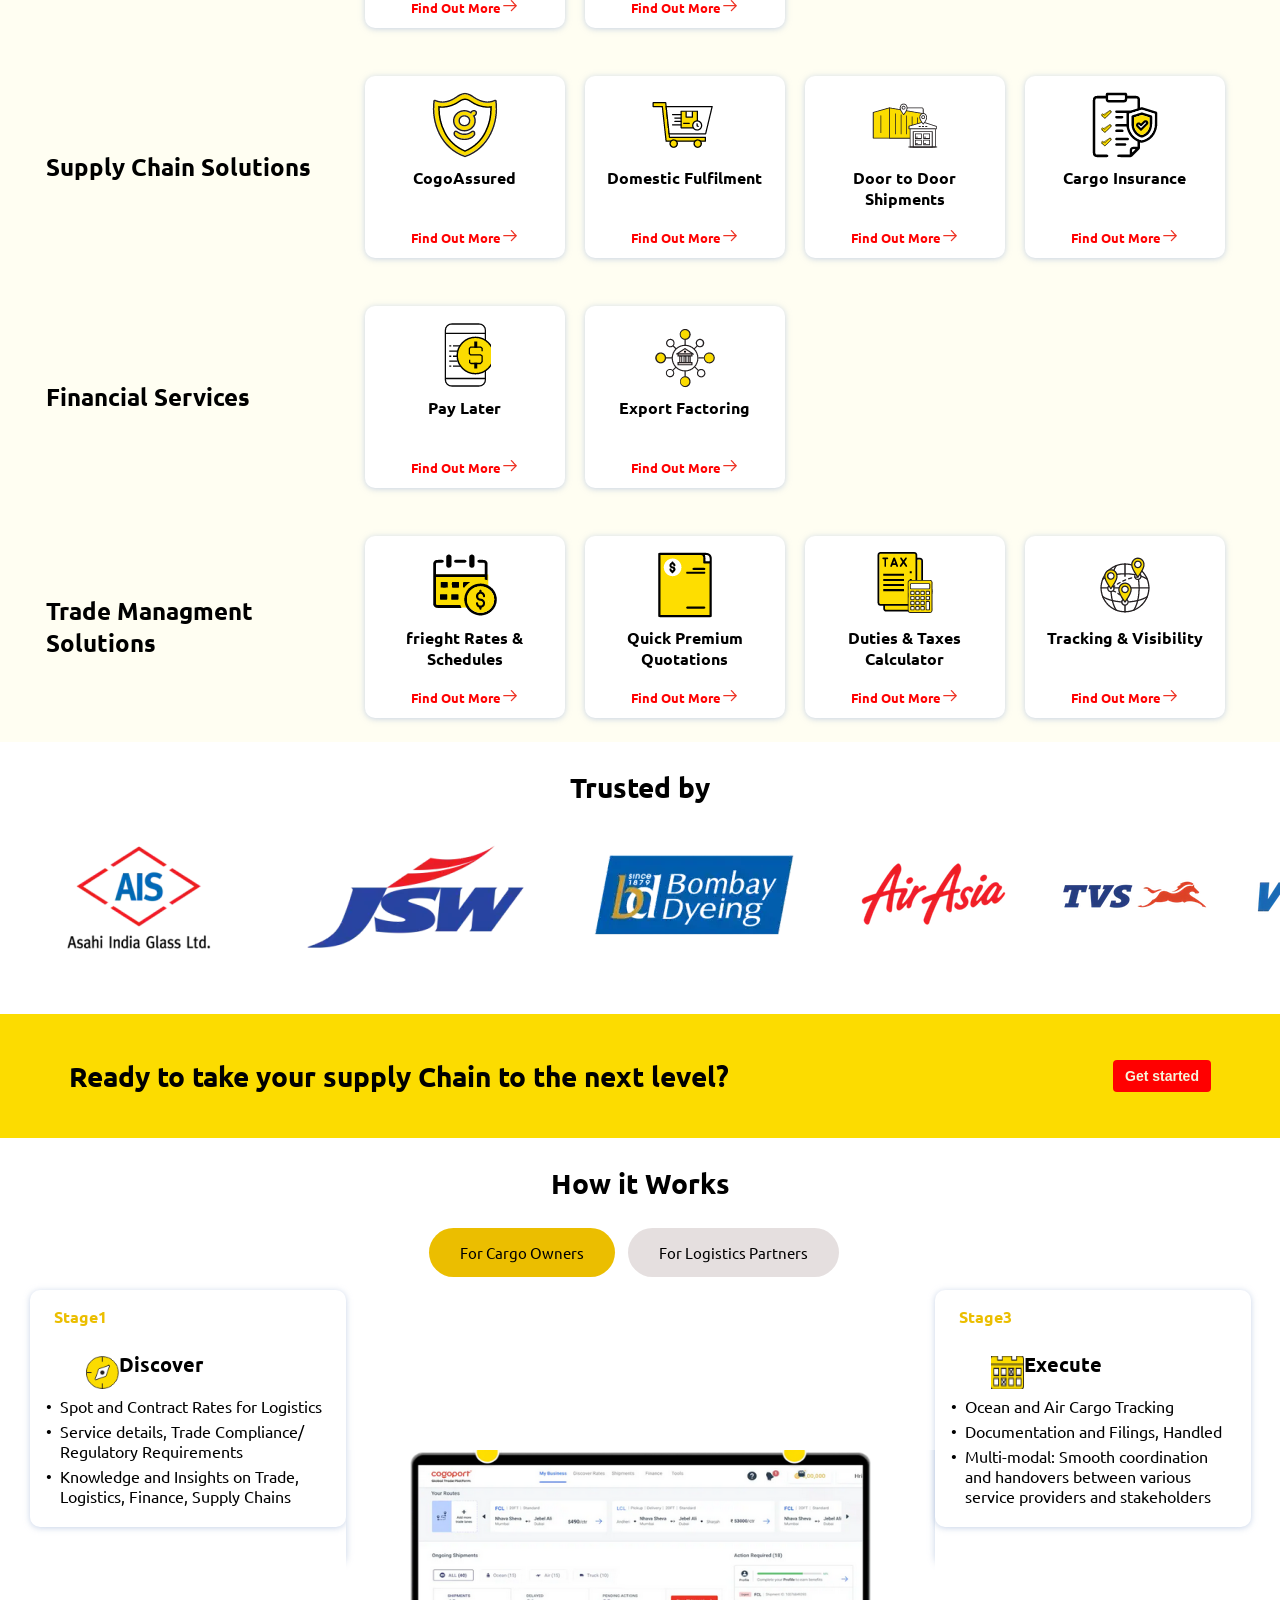
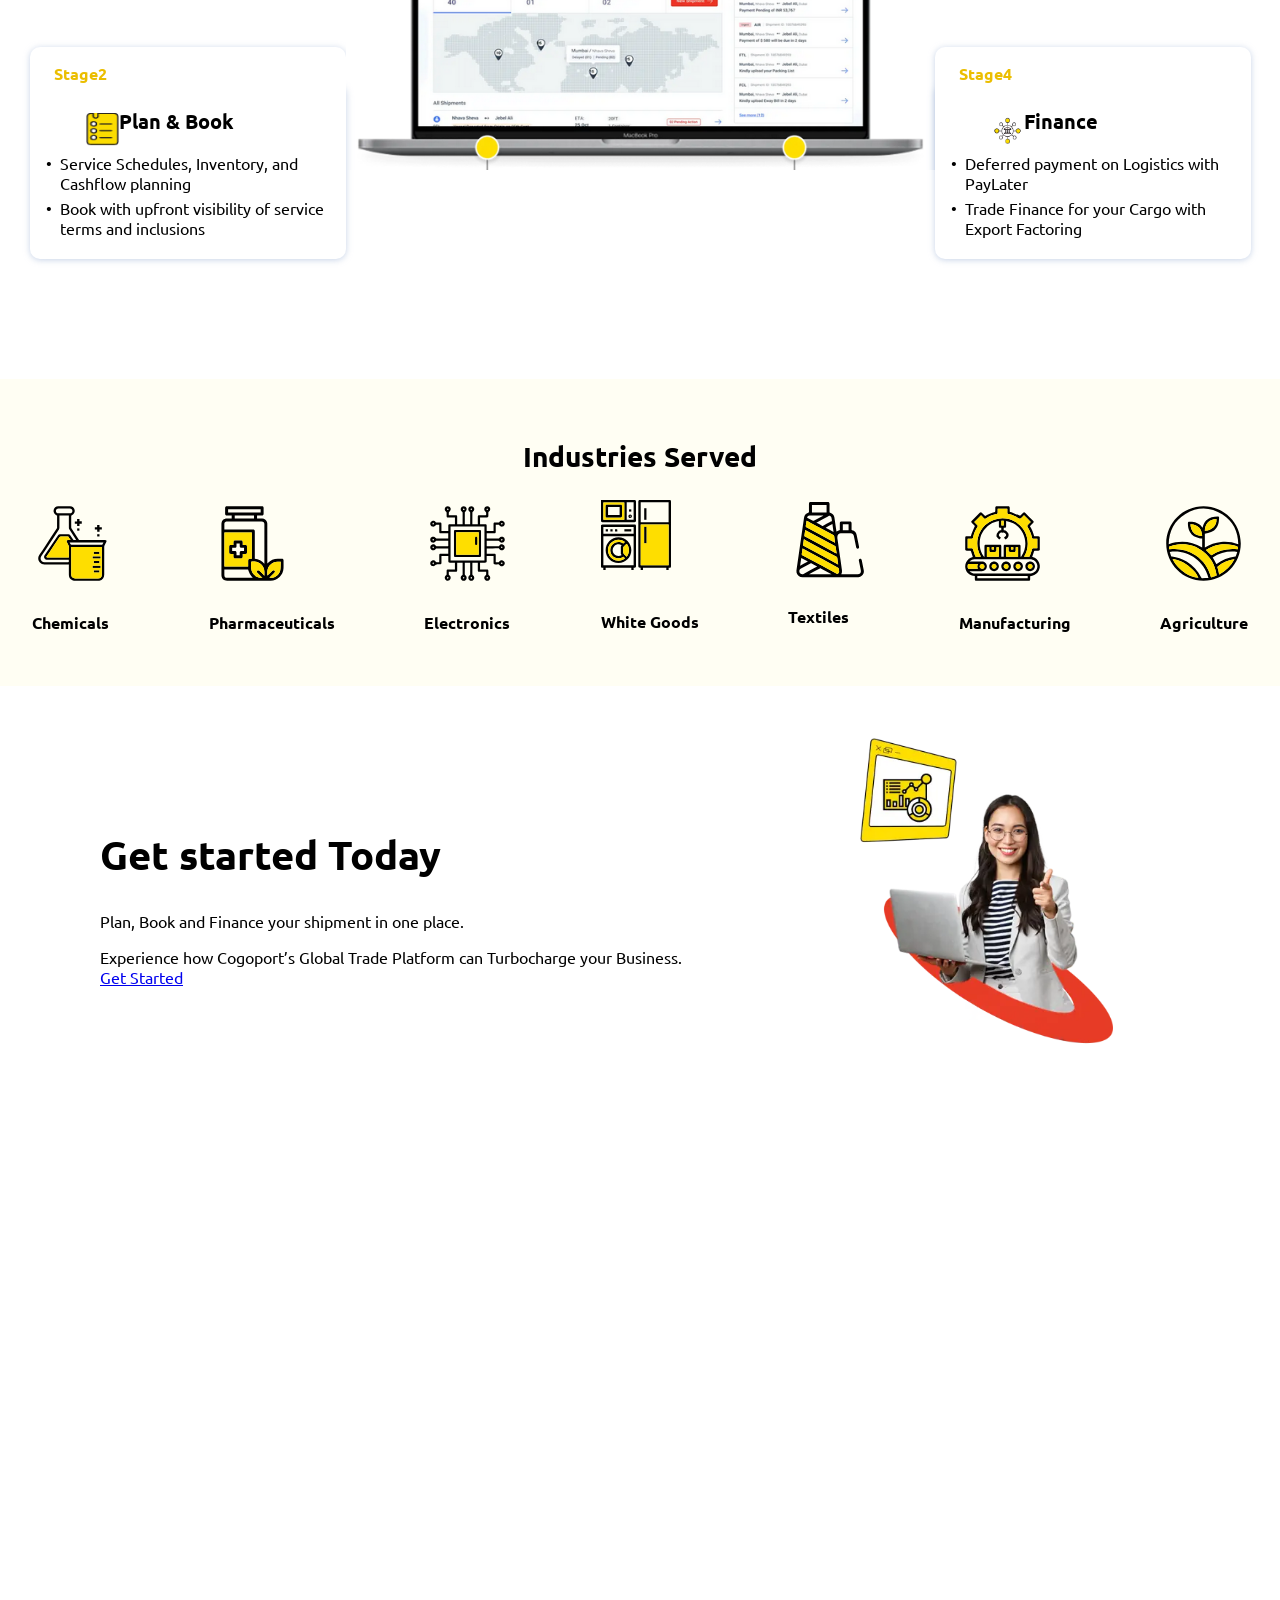
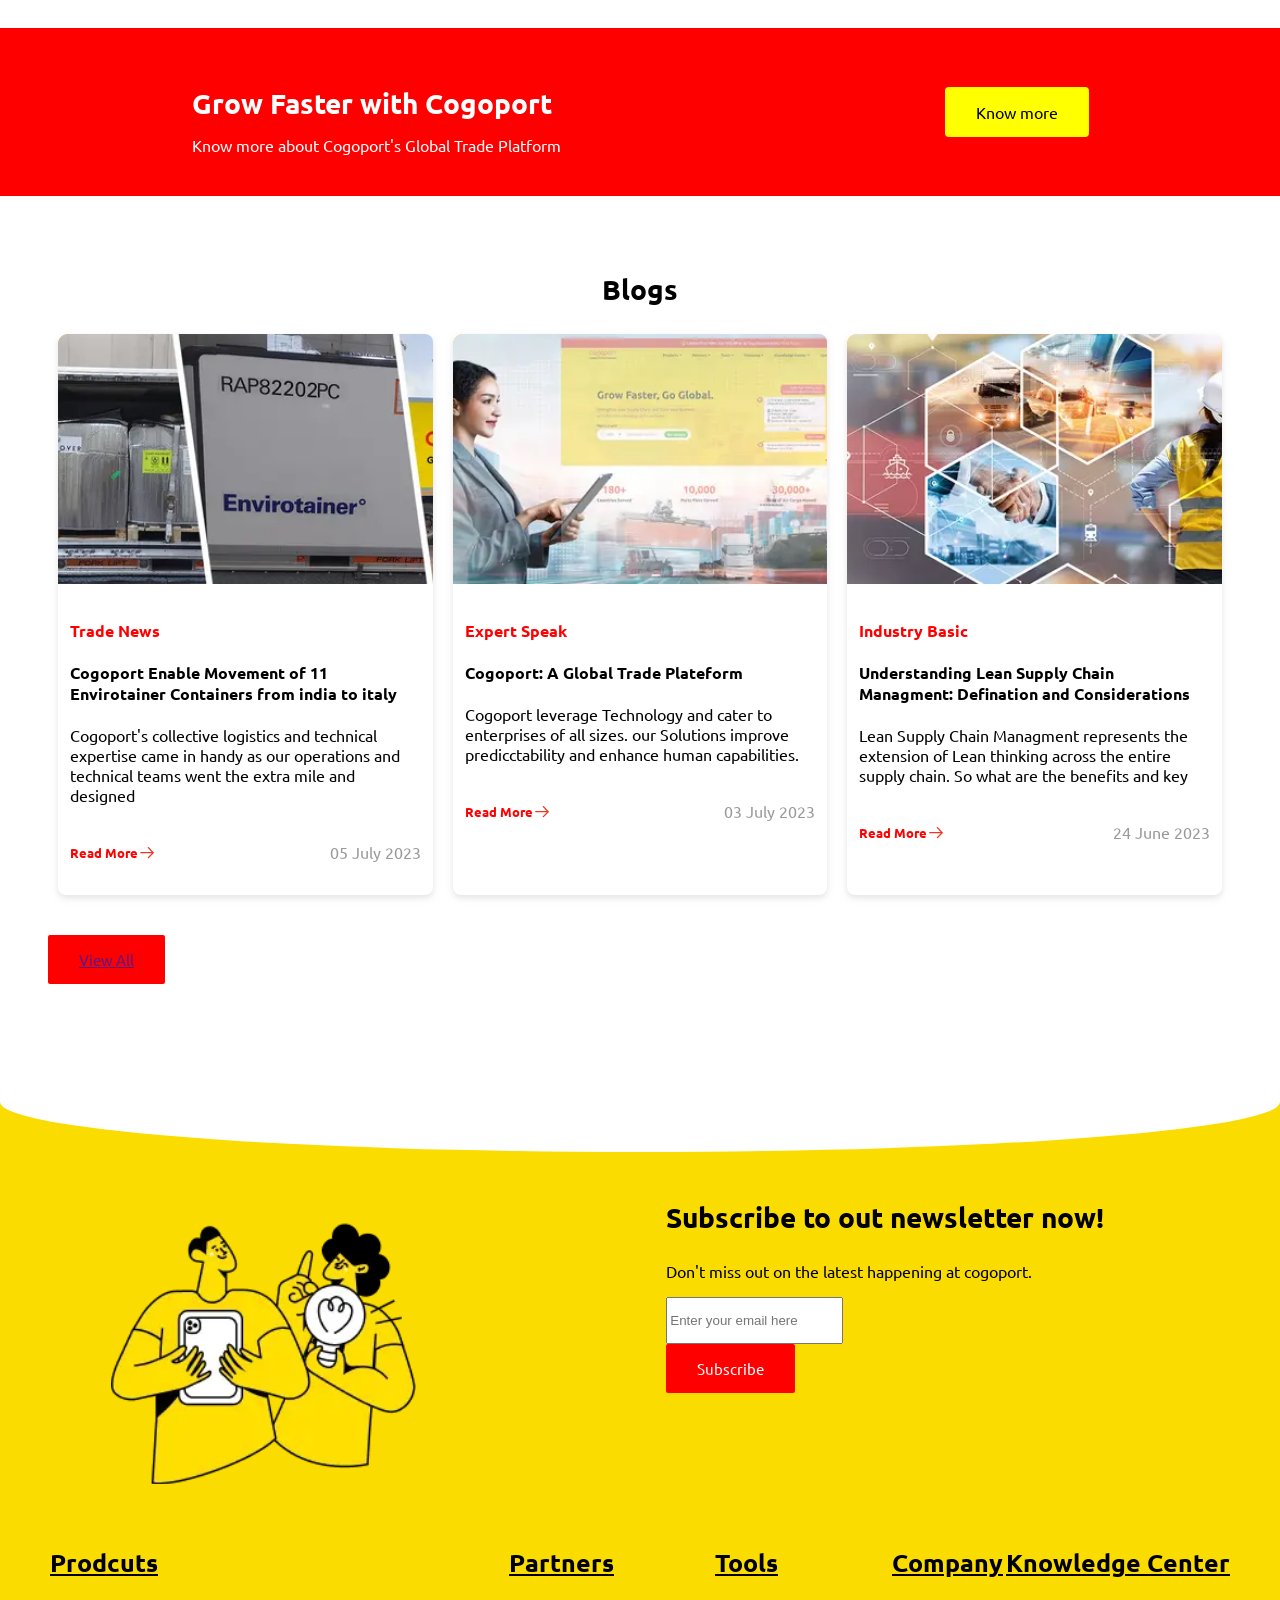
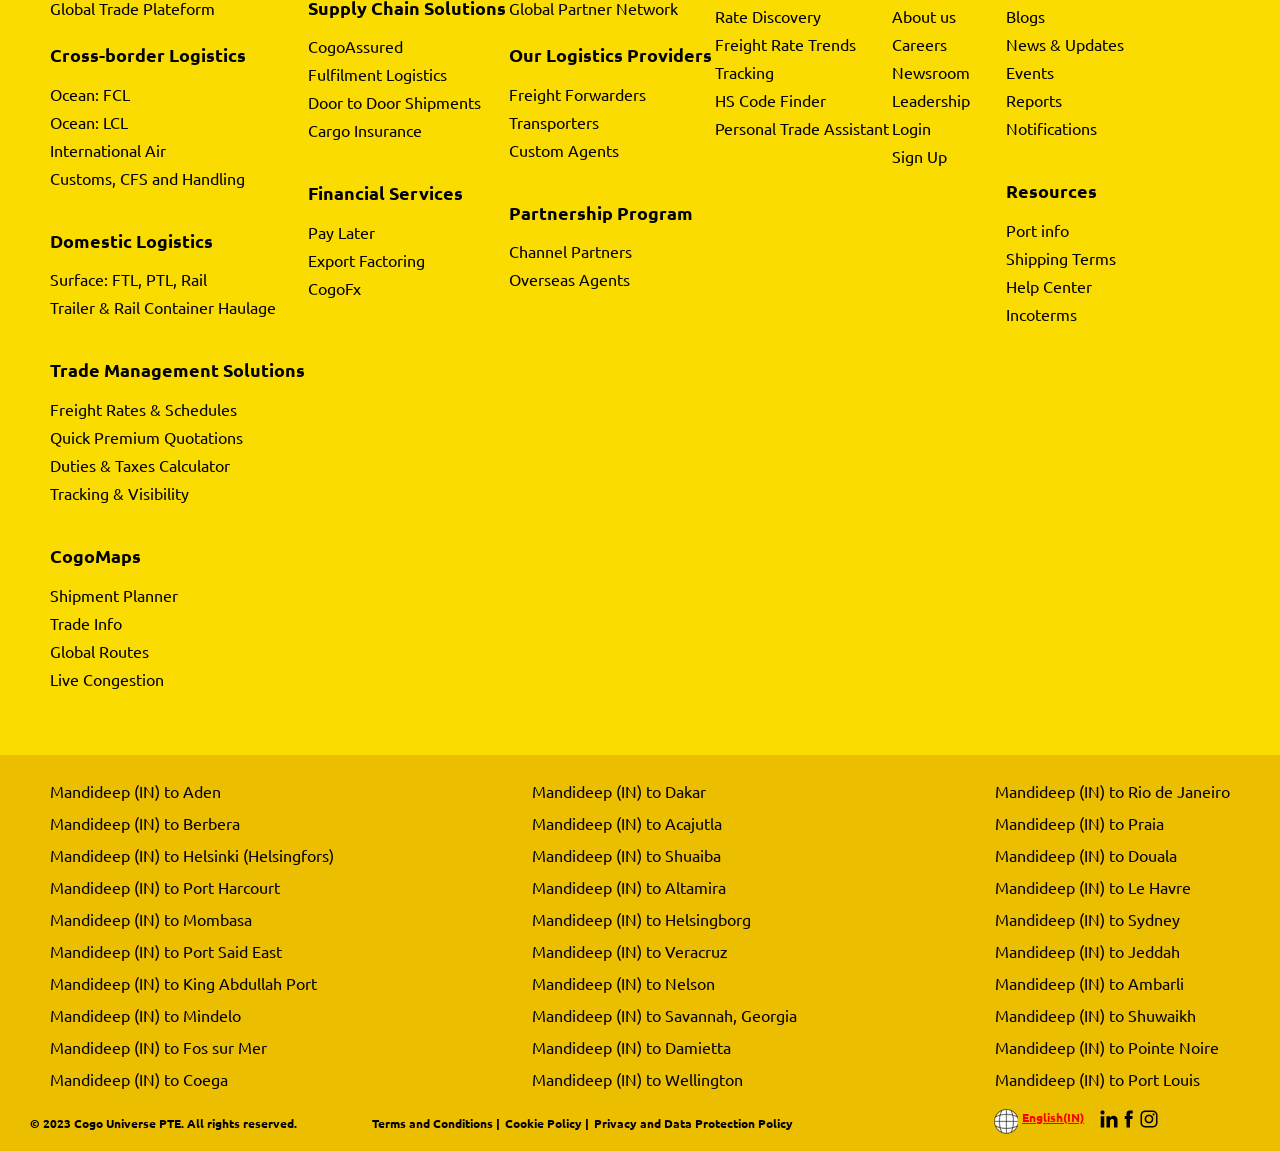
==== commit 186eed68: "Update index.html" ====
--- a/index.html
+++ b/index.html
@@ -227,7 +227,7 @@
               <a href="">
                 <div class="card">
                   <img
-                    src="./assets/images/DomesticLogistic/trailer.png"
+                    src="./assets/images/logistic/trailer.png"
                     alt="Ocean FCl pic"
                     srcset=""
                   />
